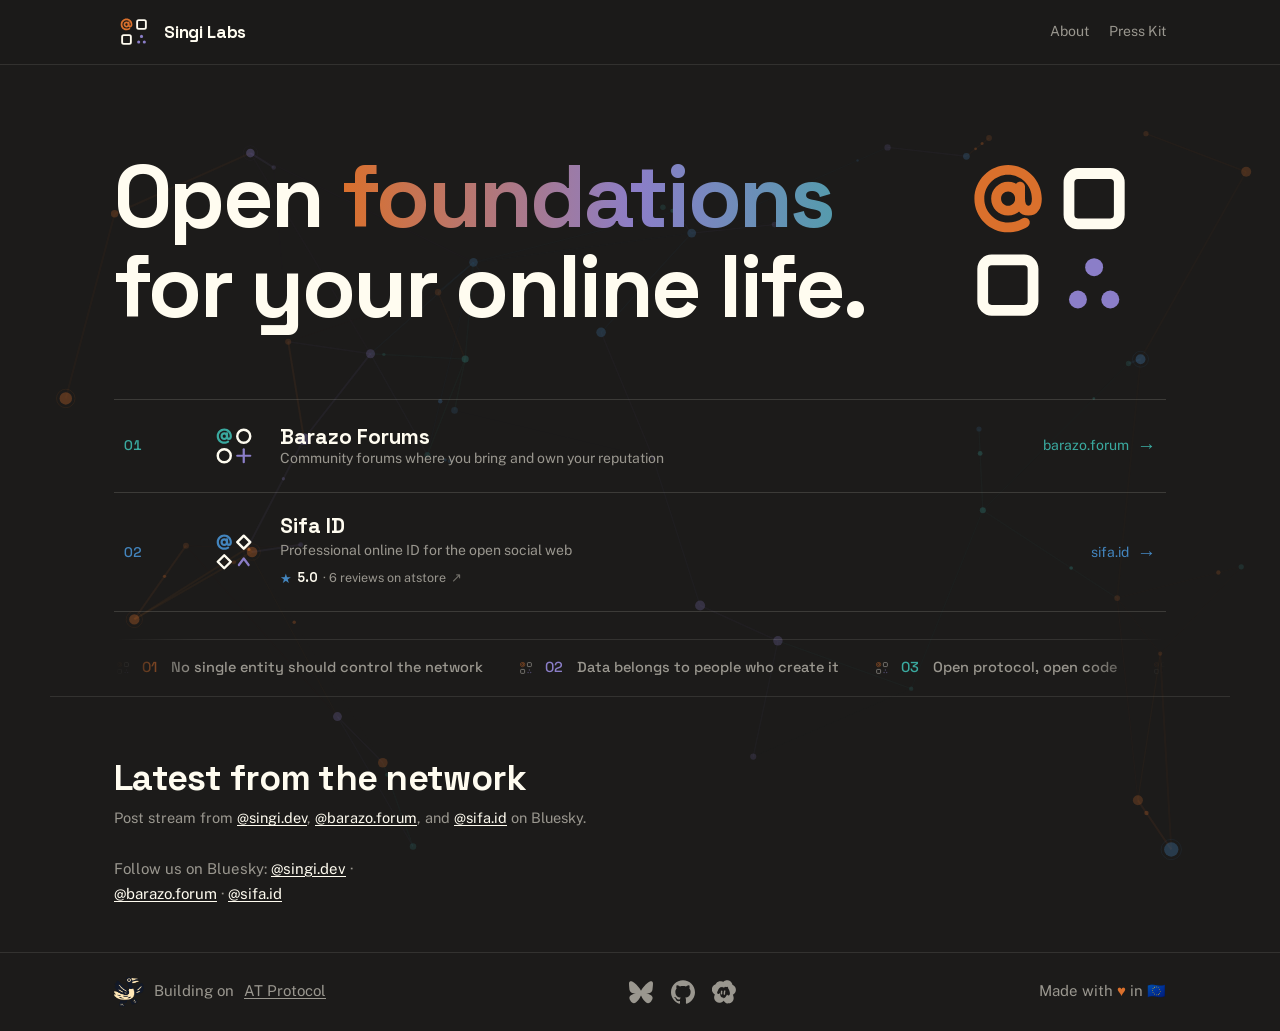
==== index.html @ df3101c7 "feat(fonts): switch site body font to Public Sans Replace iA Writer Quattro with Public Sans as the " ====
<!DOCTYPE html>
<html lang="en">
<head>
    <meta charset="UTF-8">
    <meta name="viewport" content="width=device-width, initial-scale=1.0">
    <link rel="canonical" href="https://singi.dev/">
    <title>Singi Labs — Open foundations for your online life</title>
    <meta name="description" content="Singi Labs builds open, decentralized software on the AT Protocol. Home of Barazo (community forums) and Sifa (professional identity and trust).">
    <meta property="og:title" content="Singi Labs — Open foundations for your online life">
    <meta property="og:description" content="Singi Labs builds open, decentralized software on the AT Protocol. Home of Barazo (community forums) and Sifa (professional identity and trust).">
    <meta property="og:type" content="website">
    <meta property="og:url" content="https://singi.dev">
    <meta property="og:image" content="https://singi.dev/og-image.png">
    <meta property="og:image:width" content="1200">
    <meta property="og:image:height" content="630">
    <meta name="twitter:card" content="summary_large_image">
    <meta name="twitter:title" content="Singi Labs — Open foundations for your online life">
    <meta name="twitter:description" content="Singi Labs builds open, decentralized software on the AT Protocol. Home of Barazo (community forums) and Sifa (professional identity and trust).">
    <meta name="twitter:image" content="https://singi.dev/og-image.png">
    <script defer src="https://u.a11y.nl/script.js" data-website-id="e3b70b96-e433-45f8-bfab-9496f66c572d"></script>
    <link rel="icon" href="/favicon.svg">
    <meta name="theme-color" content="#1C1B1A">
    <link rel="preload" href="/fonts/space-grotesk/space-grotesk-bold.woff2" as="font" type="font/woff2" crossorigin>
    <link rel="preload" href="/fonts/space-grotesk/space-grotesk-medium.woff2" as="font" type="font/woff2" crossorigin>
    <link rel="preload" href="/fonts/public-sans/public-sans-regular.woff2" as="font" type="font/woff2" crossorigin>
    <link rel="stylesheet" href="/styles/base.css">
    <style>
        /* Single-screen "Signal" homepage. Layout tokens (--page-max,
           --page-pad) and the shared chrome live in base.css. */
        .home-main {
            display: flex;
            flex-direction: column;
            width: 100%;
            max-width: var(--page-max);
            margin-inline: auto;
            padding: clamp(24px, 4vh, 40px) var(--page-pad) 0;
        }

        /* --- Hero --- */
        .hero {
            display: flex;
            align-items: center;
            gap: 40px;
            margin-top: clamp(8px, 3vh, 26px);
            margin-bottom: 34px;
        }

        .hero-title {
            flex: 1;
            min-width: 0;
            font-family: 'Space Grotesk', sans-serif;
            font-weight: 700;
            font-size: clamp(33px, 7.5vw, 88px);
            line-height: 1.02;
            letter-spacing: -0.03em;
            margin: 0;
        }

        .grad {
            /* Symmetric sweep: Singi orange + purple lead and bookend the
               gradient; Barazo cyan and Sifa blue only pass through the
               middle, so every looping extreme rests on the Singi colors. */
            background: linear-gradient(90deg, #DA702C, #8B7EC8, #3AA99F, #4385BE, #8B7EC8, #DA702C);
            background-size: 300% 100%;
            -webkit-background-clip: text;
            background-clip: text;
            color: transparent;
        }

        /* Continuous vertical bob; the animated network lives behind
           everything as the shared canvas. */
        .hero-logo-bob {
            flex-shrink: 0;
        }

        .hero-logo {
            display: block;
            width: clamp(150px, 20vw, 230px);
            height: auto;
            aspect-ratio: 1 / 1;
        }

        @media (prefers-reduced-motion: no-preference) {
            @keyframes sweep {
                from { background-position: 0% 0; }
                to   { background-position: 100% 0; }
            }
            .grad { animation: sweep 11s ease-in-out infinite alternate; }

            @keyframes bob {
                0%, 100% { transform: translateY(0); }
                50%      { transform: translateY(-12px); }
            }
            .hero-logo-bob { animation: bob 9s ease-in-out infinite; }
        }

        /* --- Products --- */
        .products {
            border-top: 1px solid var(--hair-strong);
            margin-top: 8px;
        }

        .product-row {
            position: relative;
            display: grid;
            grid-template-columns: 64px 52px 1fr auto;
            align-items: center;
            gap: 20px;
            padding: 20px 10px;
            border-bottom: 1px solid var(--hair-strong);
            text-decoration: none;
            color: var(--text);
            transition: background 0.3s, transform 0.3s;
        }

        /* Sifa row is a container with a stretched primary link (to sifa.id)
           so the separate review badge (to atstore) isn't a nested anchor. */
        .product-name-link {
            text-decoration: none;
            color: inherit;
            width: fit-content;
        }

        .product-name-link::after {
            content: "";
            position: absolute;
            inset: 0;
            z-index: 0;
        }

        .product-review {
            position: relative;
            z-index: 1;
            display: inline-flex;
            align-items: center;
            gap: 5px;
            width: fit-content;
            margin-top: 7px;
            font-size: 12.5px;
            color: var(--muted);
            text-decoration: none;
            transition: color 0.2s;
        }

        .product-review:hover { color: var(--text); }
        .review-stars { color: var(--accent-sifa); font-size: 13px; }
        .review-score {
            font-family: 'Space Grotesk', sans-serif;
            font-weight: 600;
            color: var(--text);
        }
        .review-ext { opacity: 0.7; }

        .product-row:hover {
            transform: translateX(8px);
        }

        .product-row--barazo:hover { background: rgba(58, 169, 159, 0.08); }
        .product-row--sifa:hover   { background: rgba(67, 133, 190, 0.08); }

        .product-index {
            font-family: 'Space Grotesk', sans-serif;
            font-weight: 500;
            font-size: 14px;
            font-variant-numeric: tabular-nums;
        }

        .product-row--barazo .product-index { color: var(--accent-barazo); }
        .product-row--sifa .product-index   { color: var(--accent-sifa); }

        .product-mark {
            width: 52px;
            height: 52px;
        }

        .product-name {
            font-family: 'Space Grotesk', sans-serif;
            font-weight: 700;
            font-size: 21px;
            line-height: 1.2;
        }

        .product-desc {
            font-size: 14px;
            color: var(--muted);
            line-height: 1.4;
        }

        .product-go {
            display: inline-flex;
            align-items: center;
            gap: 8px;
            font-size: 14px;
            white-space: nowrap;
        }

        .product-row--barazo .product-go { color: var(--accent-barazo); }
        .product-row--sifa .product-go   { color: var(--accent-sifa); }

        .product-go .arrow { font-size: 19px; }

        /* --- Pillar marquee --- */
        .marquee {
            margin-top: clamp(20px, 3vh, 32px);
            overflow: hidden;
            border-top: 1px solid var(--hair-weak);
            padding: 16px 0;
            -webkit-mask-image: linear-gradient(90deg, transparent, #000 8%, #000 92%, transparent);
            mask-image: linear-gradient(90deg, transparent, #000 8%, #000 92%, transparent);
        }

        .marquee-track {
            display: flex;
            width: max-content;
        }

        @media (prefers-reduced-motion: no-preference) {
            @keyframes marquee {
                to { transform: translateX(-50%); }
            }
            .marquee-track { animation: marquee 44s linear infinite; }
        }

        .marquee-item {
            display: inline-flex;
            align-items: center;
            gap: 10px;
            padding-right: 34px;
            white-space: nowrap;
            font-family: 'Space Grotesk', sans-serif;
            font-weight: 500;
            font-size: 14.5px;
            color: var(--muted);
        }

        .marquee-sep {
            width: 18px;
            height: 18px;
            flex-shrink: 0;
            opacity: 0.45;
        }

        .marquee-num-1 { color: #DA702C; }
        .marquee-num-2 { color: #8B7EC8; }
        .marquee-num-3 { color: #3AA99F; }
        .marquee-num-4 { color: #4385BE; }

        /* On the single-screen homepage the marquee supplies the divider
           above the footer, so drop the footer's own top margin. */
        body.home .site-footer { margin-top: 0; }

        /* --- Live stream ("Latest from the network") --- */
        .stream {
            width: 100%;
            max-width: var(--page-max);
            margin-inline: auto;
            padding: clamp(40px, 7vh, 72px) var(--page-pad) clamp(28px, 5vh, 56px);
            border-top: 1px solid var(--hair-weak);
        }

        .stream-head {
            margin-bottom: clamp(20px, 3vh, 30px);
        }

        .stream-head h2 {
            font-family: 'Space Grotesk', sans-serif;
            font-weight: 700;
            font-size: clamp(24px, 3.4vw, 36px);
            letter-spacing: -0.02em;
            line-height: 1.05;
            margin: 0;
        }

        .stream-sub {
            color: var(--muted);
            margin: 8px 0 0;
            font-size: 14.5px;
        }

        .stream-sub a {
            color: var(--text);
            text-decoration: underline;
            text-underline-offset: 2px;
            transition: color 0.2s;
        }

        .stream-sub a:hover { color: var(--accent-singi); }

        /* Masonry via CSS columns so uneven-height cards flow without gaps. */
        .stream-grid {
            columns: 320px 3;
            column-gap: 20px;
        }

        .stream-loading,
        .stream-fallback {
            color: var(--muted);
            font-size: 15px;
            margin: 0;
        }

        .stream-fallback a {
            color: var(--text);
            text-decoration: underline;
            text-underline-offset: 2px;
        }

        .post-card {
            display: block;
            break-inside: avoid;
            margin: 0 0 20px;
            border: 1px solid var(--hair-strong);
            border-radius: 14px;
            padding: 16px;
            background: rgba(255, 252, 240, 0.02);
            text-decoration: none;
            color: var(--text);
            transition: border-color 0.2s, background 0.2s, transform 0.2s;
        }

        .post-card:hover {
            border-color: color-mix(in oklch, var(--card-accent, var(--muted)) 55%, transparent);
            background: color-mix(in oklch, var(--card-accent, transparent) 7%, transparent);
            transform: translateY(-2px);
        }

        .post-head {
            display: flex;
            align-items: center;
            gap: 10px;
            margin-bottom: 10px;
        }

        .post-avatar {
            width: 40px;
            height: 40px;
            border-radius: 50%;
            object-fit: cover;
            flex-shrink: 0;
            background: var(--bg-surface);
            box-shadow: 0 0 0 2px color-mix(in oklch, var(--card-accent, var(--muted)) 60%, transparent);
        }

        .post-meta {
            display: flex;
            flex-direction: column;
            min-width: 0;
            line-height: 1.25;
        }

        .post-name {
            font-family: 'Space Grotesk', sans-serif;
            font-weight: 600;
            font-size: 14.5px;
            white-space: nowrap;
            overflow: hidden;
            text-overflow: ellipsis;
        }

        .post-handle {
            color: var(--muted);
            font-size: 13px;
            white-space: nowrap;
            overflow: hidden;
            text-overflow: ellipsis;
        }

        .post-text {
            font-size: 14.5px;
            line-height: 1.5;
            white-space: pre-wrap;
            overflow-wrap: anywhere;
            margin: 0 0 12px;
        }

        .post-media {
            margin: 0 0 12px;
            border-radius: 10px;
            overflow: hidden;
        }

        .post-media img {
            display: block;
            width: 100%;
            height: auto;
        }

        .post-ext {
            display: flex;
            gap: 10px;
            align-items: center;
            border: 1px solid var(--hair-weak);
            border-radius: 10px;
            padding: 8px;
            margin: 0 0 12px;
        }

        .post-ext-thumb {
            width: 44px;
            height: 44px;
            border-radius: 6px;
            object-fit: cover;
            flex-shrink: 0;
        }

        .post-ext-body {
            display: flex;
            flex-direction: column;
            min-width: 0;
        }

        .post-ext-title {
            font-size: 13px;
            font-weight: 600;
            display: -webkit-box;
            -webkit-line-clamp: 2;
            -webkit-box-orient: vertical;
            overflow: hidden;
        }

        .post-ext-host {
            font-size: 12px;
            color: var(--muted);
        }

        .post-quote {
            border: 1px solid var(--hair-weak);
            border-radius: 10px;
            padding: 8px 10px;
            margin: 0 0 12px;
        }

        .post-quote-author {
            display: block;
            font-size: 12.5px;
            font-weight: 600;
            color: var(--muted);
            margin-bottom: 2px;
        }

        .post-quote-text {
            font-size: 13px;
            color: var(--muted);
            display: -webkit-box;
            -webkit-line-clamp: 3;
            -webkit-box-orient: vertical;
            overflow: hidden;
        }

        .post-stats {
            display: flex;
            gap: 18px;
            color: var(--muted);
            font-size: 12.5px;
        }

        .post-stat {
            display: inline-flex;
            align-items: center;
            gap: 5px;
        }

        .post-stat-ico {
            display: inline-flex;
        }

        .post-stat-ico svg {
            width: 14px;
            height: 14px;
            fill: currentColor;
            opacity: 0.85;
        }

        .post-card:hover .post-stat-ico svg { fill: var(--card-accent); opacity: 1; }

        .post-stat-n { font-variant-numeric: tabular-nums; }

        /* --- Entry reveal --- */
        @media (prefers-reduced-motion: no-preference) {
            @keyframes rise {
                from { opacity: 0; transform: translateY(12px); }
                to   { opacity: 1; transform: translateY(0); }
            }
            .reveal {
                opacity: 0;
                animation: rise 0.6s cubic-bezier(0.22, 1, 0.36, 1) forwards;
                animation-delay: var(--reveal-delay, 0s);
            }
        }

        /* --- Responsive: stack the hero under ~900px --- */
        @media (max-width: 900px) {
            .hero {
                flex-direction: column-reverse;
                align-items: flex-start;
                gap: 20px;
            }
            .hero-logo { width: clamp(130px, 34vw, 180px); }
        }

        @media (max-width: 560px) {
            .product-row {
                grid-template-columns: 44px 1fr;
                gap: 6px 16px;
                padding: 18px 4px;
            }
            .product-mark { grid-row: 1 / span 2; width: 44px; height: 44px; }
            .product-index { display: none; }
            .product-go {
                grid-column: 2;
                margin-top: 4px;
            }
            .product-row:hover { transform: none; }
        }
    </style>
    <script type="application/ld+json">
    {
        "@context": "https://schema.org",
        "@type": "Organization",
        "name": "Singi Labs",
        "url": "https://singi.dev",
        "logo": "https://singi.dev/favicon.svg",
        "description": "Open source foundations for your online life.",
        "sameAs": [
            "https://github.com/singi-labs",
            "https://bsky.app/profile/singi.dev"
        ]
    }
    </script>
    <script type="application/ld+json">
    {
        "@context": "https://schema.org",
        "@type": "WebSite",
        "name": "Singi Labs",
        "url": "https://singi.dev"
    }
    </script>
</head>
<body class="site home">
    <a href="#main" class="skip-link">Skip to content</a>

    <!-- Static reusable Singi mark (header lockup + marquee separators) -->
    <svg width="0" height="0" style="position:absolute" aria-hidden="true" focusable="false">
        <symbol id="singi-mark" viewBox="0 0 256 256">
            <g transform="matrix(0.333333,0,0,0.333333,37.583333,37.083333)">
                <path d="M128,71.5C159.183,71.5 184.5,96.817 184.5,128C184.5,159.183 159.183,184.5 128,184.5C96.817,184.5 71.5,159.183 71.5,128C71.5,96.817 96.817,71.5 128,71.5ZM128,104.5C115.03,104.5 104.5,115.03 104.5,128C104.5,140.97 115.03,151.5 128,151.5C140.97,151.5 151.5,140.97 151.5,128C151.5,115.03 140.97,104.5 128,104.5Z" fill="#DA702C"/>
            </g>
            <g transform="matrix(0.333333,0,0,0.333333,37.583333,37.083333)">
                <path d="M174.866,194.259C182.45,189.218 192.7,191.282 197.741,198.866C202.782,206.45 200.718,216.7 193.134,221.741C175.432,233.507 150.846,240.5 128,240.5C66.284,240.5 15.5,189.716 15.5,128C15.5,66.284 66.284,15.5 128,15.5C189.716,15.5 240.5,66.284 240.5,128C240.5,160.538 225.46,184.5 196,184.5C166.54,184.5 151.5,160.538 151.5,128L151.5,88C151.5,78.893 158.893,71.5 168,71.5C177.107,71.5 184.5,78.893 184.5,88L184.5,128C184.5,134.408 185.237,140.363 187.279,145.164C188.851,148.858 191.536,151.5 196,151.5C200.464,151.5 203.149,148.858 204.721,145.164C206.763,140.363 207.5,134.408 207.5,128C207.5,84.388 171.612,48.5 128,48.5C84.388,48.5 48.5,84.388 48.5,128C48.5,171.612 84.388,207.5 128,207.5C144.415,207.5 162.148,202.713 174.866,194.259Z" fill="#DA702C"/>
            </g>
            <rect x="148" y="51.75" width="56" height="56" rx="10" fill="none" stroke="#FFFCF0" stroke-width="12"/>
            <rect x="52" y="148" width="56" height="56" rx="10" fill="none" stroke="#FFFCF0" stroke-width="12"/>
            <circle cx="176" cy="156" r="10" fill="#8B7EC8"/>
            <circle cx="158" cy="192" r="10" fill="#8B7EC8"/>
            <circle cx="194" cy="192" r="10" fill="#8B7EC8"/>
        </symbol>
    </svg>

    <canvas id="network-bg" aria-hidden="true"></canvas>

    <header class="site-header">
        <div class="site-header-inner">
            <a class="site-lockup" href="/" aria-label="Singi Labs home">
                <svg viewBox="0 0 256 256" aria-hidden="true" focusable="false"><use href="#singi-mark"/></svg>
                <span>Singi Labs</span>
            </a>
            <nav class="site-nav" aria-label="Primary">
                <a href="/about/">About</a>
                <a href="/press/kit/">Press Kit</a>
            </nav>
        </div>
    </header>

    <main class="home-main" id="main">
        <section class="hero">
            <h1 class="hero-title reveal">Open <span class="grad">foundations</span> for your online life.</h1>
            <div class="hero-logo-bob reveal" style="--reveal-delay:.12s">
                <svg class="hero-logo" viewBox="0 0 256 256" version="1.1" xmlns="http://www.w3.org/2000/svg" aria-label="Singi Labs animated mark" role="img" style="fill-rule:evenodd;clip-rule:evenodd;stroke-linecap:round;stroke-linejoin:round;">
                        <defs>
                            <style>
                                /* Static fallback: when motion is reduced, only the Singi
                                   mark is visible. The other brand variants and the
                                   alternate icon shapes are hidden by default and only
                                   revealed by the animation cycle. */
                                .at-barazo, .at-sifa { opacity: 0; }
                                .tr-2, .tr-3, .bl-2, .bl-3, .br-2, .br-3 { opacity: 0; }

                                @media (prefers-reduced-motion: no-preference) {
                                    @keyframes at-1 {
                                        0%   { opacity: 1; } 30%  { opacity: 1; }
                                        33%  { opacity: 0; } 97%  { opacity: 0; }
                                        100% { opacity: 1; }
                                    }
                                    @keyframes at-2 {
                                        0%   { opacity: 0; } 30%  { opacity: 0; }
                                        33%  { opacity: 1; } 63%  { opacity: 1; }
                                        67%  { opacity: 0; } 100% { opacity: 0; }
                                    }
                                    @keyframes at-3 {
                                        0%   { opacity: 0; } 63%  { opacity: 0; }
                                        67%  { opacity: 1; } 97%  { opacity: 1; }
                                        100% { opacity: 0; }
                                    }
                                    .at-singi  { animation: at-1 9s ease-in-out infinite; }
                                    .at-barazo { animation: at-2 9s ease-in-out infinite; }
                                    .at-sifa   { animation: at-3 9s ease-in-out infinite; }
                                    @keyframes flip {
                                        0%    { transform: scaleX(1); }
                                        29%   { transform: scaleX(1); }
                                        31.5% { transform: scaleX(0); }
                                        34%   { transform: scaleX(1); }
                                        62.5% { transform: scaleX(1); }
                                        65%   { transform: scaleX(0); }
                                        67.5% { transform: scaleX(1); }
                                        96%   { transform: scaleX(1); }
                                        98.5% { transform: scaleX(0); }
                                        100%  { transform: scaleX(1); }
                                    }
                                    @keyframes shape-1 {
                                        0% { opacity: 1; } 31% { opacity: 1; } 32% { opacity: 0; }
                                        98% { opacity: 0; } 99% { opacity: 1; } 100% { opacity: 1; }
                                    }
                                    @keyframes shape-2 {
                                        0% { opacity: 0; } 31% { opacity: 0; } 32% { opacity: 1; }
                                        64% { opacity: 1; } 66% { opacity: 0; } 100% { opacity: 0; }
                                    }
                                    @keyframes shape-3 {
                                        0% { opacity: 0; } 64% { opacity: 0; } 66% { opacity: 1; }
                                        98% { opacity: 1; } 99% { opacity: 0; } 100% { opacity: 0; }
                                    }
                                    .flip-tr {
                                        animation: flip 7s ease-in-out infinite;
                                        transform-origin: 176px 80px;
                                    }
                                    .tr-1 { animation: shape-1 7s linear infinite; }
                                    .tr-2 { animation: shape-2 7s linear infinite; }
                                    .tr-3 { animation: shape-3 7s linear infinite; }
                                    .flip-bl {
                                        animation: flip 11s ease-in-out infinite;
                                        transform-origin: 80px 176px;
                                    }
                                    .bl-1 { animation: shape-1 11s linear infinite; }
                                    .bl-2 { animation: shape-2 11s linear infinite; }
                                    .bl-3 { animation: shape-3 11s linear infinite; }
                                    @keyframes spin {
                                        0%    { transform: rotate(0deg); }
                                        27%   { transform: rotate(0deg); }
                                        34%   { transform: rotate(360deg); }
                                        60%   { transform: rotate(360deg); }
                                        67%   { transform: rotate(720deg); }
                                        93%   { transform: rotate(720deg); }
                                        100%  { transform: rotate(1080deg); }
                                    }
                                    @keyframes icon-1 {
                                        0% { opacity: 1; } 30% { opacity: 1; } 31% { opacity: 0; }
                                        96% { opacity: 0; } 97% { opacity: 1; } 100% { opacity: 1; }
                                    }
                                    @keyframes icon-2 {
                                        0% { opacity: 0; } 30% { opacity: 0; } 31% { opacity: 1; }
                                        63% { opacity: 1; } 64% { opacity: 0; } 100% { opacity: 0; }
                                    }
                                    @keyframes icon-3 {
                                        0% { opacity: 0; } 63% { opacity: 0; } 64% { opacity: 1; }
                                        96% { opacity: 1; } 97% { opacity: 0; } 100% { opacity: 0; }
                                    }
                                    .spin-br {
                                        animation: spin 8s ease-in-out infinite;
                                        transform-origin: 176px 176px;
                                    }
                                    .br-1 { animation: icon-1 8s linear infinite; }
                                    .br-2 { animation: icon-2 8s linear infinite; }
                                    .br-3 { animation: icon-3 8s linear infinite; }
                                }
                            </style>
                        </defs>
                        <g class="at-singi">
                            <g transform="matrix(0.333333,0,0,0.333333,37.583333,37.083333)">
                                <path d="M128,71.5C159.183,71.5 184.5,96.817 184.5,128C184.5,159.183 159.183,184.5 128,184.5C96.817,184.5 71.5,159.183 71.5,128C71.5,96.817 96.817,71.5 128,71.5ZM128,104.5C115.03,104.5 104.5,115.03 104.5,128C104.5,140.97 115.03,151.5 128,151.5C140.97,151.5 151.5,140.97 151.5,128C151.5,115.03 140.97,104.5 128,104.5Z" style="fill:#DA702C;"/>
                            </g>
                            <g transform="matrix(0.333333,0,0,0.333333,37.583333,37.083333)">
                                <path d="M174.866,194.259C182.45,189.218 192.7,191.282 197.741,198.866C202.782,206.45 200.718,216.7 193.134,221.741C175.432,233.507 150.846,240.5 128,240.5C66.284,240.5 15.5,189.716 15.5,128C15.5,66.284 66.284,15.5 128,15.5C189.716,15.5 240.5,66.284 240.5,128C240.5,160.538 225.46,184.5 196,184.5C166.54,184.5 151.5,160.538 151.5,128L151.5,88C151.5,78.893 158.893,71.5 168,71.5C177.107,71.5 184.5,78.893 184.5,88L184.5,128C184.5,134.408 185.237,140.363 187.279,145.164C188.851,148.858 191.536,151.5 196,151.5C200.464,151.5 203.149,148.858 204.721,145.164C206.763,140.363 207.5,134.408 207.5,128C207.5,84.388 171.612,48.5 128,48.5C84.388,48.5 48.5,84.388 48.5,128C48.5,171.612 84.388,207.5 128,207.5C144.415,207.5 162.148,202.713 174.866,194.259Z" style="fill:#DA702C;"/>
                            </g>
                        </g>
                        <g class="at-barazo">
                            <g transform="matrix(0.333333,0,0,0.333333,37.583333,37.083333)">
                                <path d="M128,71.5C159.183,71.5 184.5,96.817 184.5,128C184.5,159.183 159.183,184.5 128,184.5C96.817,184.5 71.5,159.183 71.5,128C71.5,96.817 96.817,71.5 128,71.5ZM128,104.5C115.03,104.5 104.5,115.03 104.5,128C104.5,140.97 115.03,151.5 128,151.5C140.97,151.5 151.5,140.97 151.5,128C151.5,115.03 140.97,104.5 128,104.5Z" style="fill:#3AA99F;"/>
                            </g>
                            <g transform="matrix(0.333333,0,0,0.333333,37.583333,37.083333)">
                                <path d="M174.866,194.259C182.45,189.218 192.7,191.282 197.741,198.866C202.782,206.45 200.718,216.7 193.134,221.741C175.432,233.507 150.846,240.5 128,240.5C66.284,240.5 15.5,189.716 15.5,128C15.5,66.284 66.284,15.5 128,15.5C189.716,15.5 240.5,66.284 240.5,128C240.5,160.538 225.46,184.5 196,184.5C166.54,184.5 151.5,160.538 151.5,128L151.5,88C151.5,78.893 158.893,71.5 168,71.5C177.107,71.5 184.5,78.893 184.5,88L184.5,128C184.5,134.408 185.237,140.363 187.279,145.164C188.851,148.858 191.536,151.5 196,151.5C200.464,151.5 203.149,148.858 204.721,145.164C206.763,140.363 207.5,134.408 207.5,128C207.5,84.388 171.612,48.5 128,48.5C84.388,48.5 48.5,84.388 48.5,128C48.5,171.612 84.388,207.5 128,207.5C144.415,207.5 162.148,202.713 174.866,194.259Z" style="fill:#3AA99F;"/>
                            </g>
                        </g>
                        <g class="at-sifa">
                            <g transform="matrix(0.333333,0,0,0.333333,37.583333,37.083333)">
                                <path d="M128,71.5C159.183,71.5 184.5,96.817 184.5,128C184.5,159.183 159.183,184.5 128,184.5C96.817,184.5 71.5,159.183 71.5,128C71.5,96.817 96.817,71.5 128,71.5ZM128,104.5C115.03,104.5 104.5,115.03 104.5,128C104.5,140.97 115.03,151.5 128,151.5C140.97,151.5 151.5,140.97 151.5,128C151.5,115.03 140.97,104.5 128,104.5Z" style="fill:#4385BE;"/>
                            </g>
                            <g transform="matrix(0.333333,0,0,0.333333,37.583333,37.083333)">
                                <path d="M174.866,194.259C182.45,189.218 192.7,191.282 197.741,198.866C202.782,206.45 200.718,216.7 193.134,221.741C175.432,233.507 150.846,240.5 128,240.5C66.284,240.5 15.5,189.716 15.5,128C15.5,66.284 66.284,15.5 128,15.5C189.716,15.5 240.5,66.284 240.5,128C240.5,160.538 225.46,184.5 196,184.5C166.54,184.5 151.5,160.538 151.5,128L151.5,88C151.5,78.893 158.893,71.5 168,71.5C177.107,71.5 184.5,78.893 184.5,88L184.5,128C184.5,134.408 185.237,140.363 187.279,145.164C188.851,148.858 191.536,151.5 196,151.5C200.464,151.5 203.149,148.858 204.721,145.164C206.763,140.363 207.5,134.408 207.5,128C207.5,84.388 171.612,48.5 128,48.5C84.388,48.5 48.5,84.388 48.5,128C48.5,171.612 84.388,207.5 128,207.5C144.415,207.5 162.148,202.713 174.866,194.259Z" style="fill:#4385BE;"/>
                            </g>
                        </g>
                        <g class="flip-tr">
                            <rect class="tr-1" x="148" y="51.75" width="56" height="56" rx="10" style="fill:none;stroke:#FFFCF0;stroke-width:12px;"/>
                            <circle class="tr-2" cx="176" cy="79.75" r="32" style="fill:none;stroke:#FFFCF0;stroke-width:12px;"/>
                            <path class="tr-3" d="M176,47.75 L208,79.75 L176,111.75 L144,79.75 Z" style="fill:none;stroke:#FFFCF0;stroke-width:12px;"/>
                        </g>
                        <g class="flip-bl">
                            <rect class="bl-1" x="52" y="148" width="56" height="56" rx="10" style="fill:none;stroke:#FFFCF0;stroke-width:12px;"/>
                            <circle class="bl-2" cx="80" cy="176" r="32" style="fill:none;stroke:#FFFCF0;stroke-width:12px;"/>
                            <path class="bl-3" d="M80,144 L112,176 L80,208 L48,176 Z" style="fill:none;stroke:#FFFCF0;stroke-width:12px;"/>
                        </g>
                        <g class="spin-br">
                            <g class="br-1">
                                <circle cx="176" cy="156" r="10" style="fill:#8B7EC8;"/>
                                <circle cx="158" cy="192" r="10" style="fill:#8B7EC8;"/>
                                <circle cx="194" cy="192" r="10" style="fill:#8B7EC8;"/>
                            </g>
                            <g class="br-2">
                                <path d="M176,144L176,208" style="fill:none;fill-rule:nonzero;stroke:#8B7EC8;stroke-width:11px;"/>
                                <path d="M208,176L144,176" style="fill:none;fill-rule:nonzero;stroke:#8B7EC8;stroke-width:11px;"/>
                            </g>
                            <g class="br-3">
                                <path d="M152,192 L176,160 L200,192" style="fill:none;stroke:#8B7EC8;stroke-width:11px;"/>
                            </g>
                        </g>
                </svg>
            </div>
        </section>

        <section class="products reveal" style="--reveal-delay:.26s" aria-label="Products">
            <a class="product-row product-row--barazo" href="https://barazo.forum" target="_blank" rel="noopener">
                <span class="product-index" aria-hidden="true">01</span>
                <!-- Barazo logo (transparent-on-dark) -->
                <svg class="product-mark" viewBox="0 0 256 256" xmlns="http://www.w3.org/2000/svg" aria-hidden="true" focusable="false" style="fill-rule:evenodd;clip-rule:evenodd;stroke-linecap:round;stroke-linejoin:round;">
                    <g transform="matrix(0.333333,0,0,0.333333,37.583333,37.083333)">
                        <path d="M128,71.5C159.183,71.5 184.5,96.817 184.5,128C184.5,159.183 159.183,184.5 128,184.5C96.817,184.5 71.5,159.183 71.5,128C71.5,96.817 96.817,71.5 128,71.5ZM128,104.5C115.03,104.5 104.5,115.03 104.5,128C104.5,140.97 115.03,151.5 128,151.5C140.97,151.5 151.5,140.97 151.5,128C151.5,115.03 140.97,104.5 128,104.5Z" style="fill:#3AA99F;"/>
                    </g>
                    <g transform="matrix(0.333333,0,0,0.333333,37.583333,37.083333)">
                        <path d="M174.866,194.259C182.45,189.218 192.7,191.282 197.741,198.866C202.782,206.45 200.718,216.7 193.134,221.741C175.432,233.507 150.846,240.5 128,240.5C66.284,240.5 15.5,189.716 15.5,128C15.5,66.284 66.284,15.5 128,15.5C189.716,15.5 240.5,66.284 240.5,128C240.5,160.538 225.46,184.5 196,184.5C166.54,184.5 151.5,160.538 151.5,128L151.5,88C151.5,78.893 158.893,71.5 168,71.5C177.107,71.5 184.5,78.893 184.5,88L184.5,128C184.5,134.408 185.237,140.363 187.279,145.164C188.851,148.858 191.536,151.5 196,151.5C200.464,151.5 203.149,148.858 204.721,145.164C206.763,140.363 207.5,134.408 207.5,128C207.5,84.388 171.612,48.5 128,48.5C84.388,48.5 48.5,84.388 48.5,128C48.5,171.612 84.388,207.5 128,207.5C144.415,207.5 162.148,202.713 174.866,194.259Z" style="fill:#3AA99F;"/>
                    </g>
                    <g transform="matrix(1,0,0,1,0,-0.25)">
                        <circle cx="176" cy="80" r="32" style="fill:none;stroke:#FFFCF0;stroke-width:12px;"/>
                    </g>
                    <circle cx="80" cy="176" r="32" style="fill:none;stroke:#FFFCF0;stroke-width:12px;"/>
                    <path d="M176,144L176,208" style="fill:none;fill-rule:nonzero;stroke:#8B7EC8;stroke-width:11px;"/>
                    <path d="M208,176L144,176" style="fill:none;fill-rule:nonzero;stroke:#8B7EC8;stroke-width:11px;"/>
                </svg>
                <div class="product-text">
                    <div class="product-name">Barazo Forums</div>
                    <div class="product-desc">Community forums where you bring and own your reputation</div>
                </div>
                <span class="product-go">barazo.forum <span class="arrow" aria-hidden="true">&rarr;</span></span>
            </a>
            <div class="product-row product-row--sifa">
                <span class="product-index" aria-hidden="true">02</span>
                <!-- Sifa logo (transparent-on-dark) -->
                <svg class="product-mark" viewBox="0 0 256 256" xmlns="http://www.w3.org/2000/svg" aria-hidden="true" focusable="false" style="fill-rule:evenodd;clip-rule:evenodd;stroke-linecap:round;stroke-linejoin:round;">
                    <g transform="matrix(0.333333,0,0,0.333333,37.583333,37.083333)">
                        <path d="M128,71.5C159.183,71.5 184.5,96.817 184.5,128C184.5,159.183 159.183,184.5 128,184.5C96.817,184.5 71.5,159.183 71.5,128C71.5,96.817 96.817,71.5 128,71.5ZM128,104.5C115.03,104.5 104.5,115.03 104.5,128C104.5,140.97 115.03,151.5 128,151.5C140.97,151.5 151.5,140.97 151.5,128C151.5,115.03 140.97,104.5 128,104.5Z" style="fill:#4385BE;"/>
                    </g>
                    <g transform="matrix(0.333333,0,0,0.333333,37.583333,37.083333)">
                        <path d="M174.866,194.259C182.45,189.218 192.7,191.282 197.741,198.866C202.782,206.45 200.718,216.7 193.134,221.741C175.432,233.507 150.846,240.5 128,240.5C66.284,240.5 15.5,189.716 15.5,128C15.5,66.284 66.284,15.5 128,15.5C189.716,15.5 240.5,66.284 240.5,128C240.5,160.538 225.46,184.5 196,184.5C166.54,184.5 151.5,160.538 151.5,128L151.5,88C151.5,78.893 158.893,71.5 168,71.5C177.107,71.5 184.5,78.893 184.5,88L184.5,128C184.5,134.408 185.237,140.363 187.279,145.164C188.851,148.858 191.536,151.5 196,151.5C200.464,151.5 203.149,148.858 204.721,145.164C206.763,140.363 207.5,134.408 207.5,128C207.5,84.388 171.612,48.5 128,48.5C84.388,48.5 48.5,84.388 48.5,128C48.5,171.612 84.388,207.5 128,207.5C144.415,207.5 162.148,202.713 174.866,194.259Z" style="fill:#4385BE;"/>
                    </g>
                    <path d="M176,47.75 L208,79.75 L176,111.75 L144,79.75 Z" style="fill:none;stroke:#FFFCF0;stroke-width:12px;"/>
                    <path d="M80,144 L112,176 L80,208 L48,176 Z" style="fill:none;stroke:#FFFCF0;stroke-width:12px;"/>
                    <path d="M152,192 L176,160 L200,192" style="fill:none;stroke:#8B7EC8;stroke-width:11px;"/>
                </svg>
                <div class="product-text">
                    <a class="product-name product-name-link" href="https://sifa.id" target="_blank" rel="noopener">Sifa ID</a>
                    <div class="product-desc">Professional online ID for the open social web</div>
                    <a class="product-review" href="https://atstore.fyi/products/sifa" target="_blank" rel="noopener" aria-label="Rated 5.0 out of 5 from 6 reviews on atstore">
                        <span class="review-stars" aria-hidden="true">&starf;</span><span class="review-score">5.0</span> &middot; 6 reviews on atstore<span class="review-ext" aria-hidden="true"> &nearr;</span>
                    </a>
                </div>
                <span class="product-go">sifa.id <span class="arrow" aria-hidden="true">&rarr;</span></span>
            </div>
        </section>

        <div class="marquee reveal" style="--reveal-delay:.4s" aria-label="Our principles">
            <div class="marquee-track">
                <span class="marquee-item"><svg class="marquee-sep" viewBox="0 0 256 256" aria-hidden="true" focusable="false"><use href="#singi-mark"/></svg><span class="marquee-num marquee-num-1">01</span>&nbsp;No single entity should control the network</span>
                <span class="marquee-item"><svg class="marquee-sep" viewBox="0 0 256 256" aria-hidden="true" focusable="false"><use href="#singi-mark"/></svg><span class="marquee-num marquee-num-2">02</span>&nbsp;Data belongs to people who create it</span>
                <span class="marquee-item"><svg class="marquee-sep" viewBox="0 0 256 256" aria-hidden="true" focusable="false"><use href="#singi-mark"/></svg><span class="marquee-num marquee-num-3">03</span>&nbsp;Open protocol, open code</span>
                <span class="marquee-item"><svg class="marquee-sep" viewBox="0 0 256 256" aria-hidden="true" focusable="false"><use href="#singi-mark"/></svg><span class="marquee-num marquee-num-4">04</span>&nbsp;Prove value instead of creating lock-in</span>
                <span class="marquee-item" aria-hidden="true"><svg class="marquee-sep" viewBox="0 0 256 256" focusable="false"><use href="#singi-mark"/></svg><span class="marquee-num marquee-num-1">01</span>&nbsp;No single entity should control the network</span>
                <span class="marquee-item" aria-hidden="true"><svg class="marquee-sep" viewBox="0 0 256 256" focusable="false"><use href="#singi-mark"/></svg><span class="marquee-num marquee-num-2">02</span>&nbsp;Data belongs to people who create it</span>
                <span class="marquee-item" aria-hidden="true"><svg class="marquee-sep" viewBox="0 0 256 256" focusable="false"><use href="#singi-mark"/></svg><span class="marquee-num marquee-num-3">03</span>&nbsp;Open protocol, open code</span>
                <span class="marquee-item" aria-hidden="true"><svg class="marquee-sep" viewBox="0 0 256 256" focusable="false"><use href="#singi-mark"/></svg><span class="marquee-num marquee-num-4">04</span>&nbsp;Prove value instead of creating lock-in</span>
            </div>
        </div>
    </main>

    <section class="stream" aria-label="Latest from the network">
        <div class="stream-head">
            <h2>Latest from the network</h2>
            <p class="stream-sub">Post stream from
                <a href="https://bsky.app/profile/singi.dev" target="_blank" rel="noopener">@singi.dev</a>,
                <a href="https://bsky.app/profile/barazo.forum" target="_blank" rel="noopener">@barazo.forum</a>, and
                <a href="https://bsky.app/profile/sifa.id" target="_blank" rel="noopener">@sifa.id</a>
                on Bluesky.</p>
        </div>
        <div class="stream-grid" id="stream" aria-live="polite" aria-busy="true">
            <p class="stream-loading">Loading the latest from Bluesky&hellip;</p>
        </div>
        <noscript>
            <p class="stream-fallback">Follow us on Bluesky:
                <a href="https://bsky.app/profile/singi.dev">@singi.dev</a> &middot;
                <a href="https://bsky.app/profile/barazo.forum">@barazo.forum</a> &middot;
                <a href="https://bsky.app/profile/sifa.id">@sifa.id</a>
            </p>
        </noscript>
    </section>

    <footer class="site-footer">
        <div class="site-footer-inner">
            <span class="footer-brand">
                <img src="/goosetopher.png" alt="Goosetopher, the AT Protocol mascot" width="30" height="30" loading="lazy" decoding="async">
                Building on <a href="https://atproto.com/" target="_blank" rel="noopener">AT Protocol</a>
            </span>
            <div class="footer-social">
                <a href="https://bsky.app/profile/singi.dev" target="_blank" rel="noopener" aria-label="Bluesky">
                    <svg viewBox="0 0 24 24" xmlns="http://www.w3.org/2000/svg" fill="currentColor" aria-hidden="true"><path d="M12 10.8c-1.087-2.114-4.046-6.053-6.798-7.995C2.566.944 1.561 1.266.902 1.565.139 1.908 0 3.08 0 3.768c0 .69.378 5.65.624 6.479.785 2.63 3.651 3.495 6.295 3.146-4.738.81-8.887 2.787-5.01 8.066C4.718 24.863 7.3 22.401 9.14 20.13 10.604 18.327 11.304 16.66 12 15.388c.696 1.272 1.396 2.94 2.86 4.742 1.84 2.271 4.422 4.733 7.231 1.329 3.877-5.28-.272-7.256-5.01-8.066 2.644.349 5.51-.517 6.295-3.146C23.622 9.418 24 4.458 24 3.768c0-.69-.139-1.861-.902-2.203-.659-.3-1.664-.62-4.3 1.24C16.046 4.748 13.087 8.687 12 10.8"/></svg>
                </a>
                <a href="https://github.com/singi-labs" target="_blank" rel="noopener" aria-label="GitHub">
                    <svg viewBox="0 0 24 24" xmlns="http://www.w3.org/2000/svg" fill="currentColor" aria-hidden="true"><path d="M12 .297c-6.63 0-12 5.373-12 12 0 5.303 3.438 9.8 8.205 11.385.6.113.82-.258.82-.577 0-.285-.01-1.04-.015-2.04-3.338.724-4.042-1.61-4.042-1.61C4.422 18.07 3.633 17.7 3.633 17.7c-1.087-.744.084-.729.084-.729 1.205.084 1.838 1.236 1.838 1.236 1.07 1.835 2.809 1.305 3.495.998.108-.776.417-1.305.76-1.605-2.665-.3-5.466-1.332-5.466-5.93 0-1.31.465-2.38 1.235-3.22-.135-.303-.54-1.523.105-3.176 0 0 1.005-.322 3.3 1.23.96-.267 1.98-.399 3-.405 1.02.006 2.04.138 3 .405 2.28-1.552 3.285-1.23 3.285-1.23.645 1.653.24 2.873.12 3.176.765.84 1.23 1.91 1.23 3.22 0 4.61-2.805 5.625-5.475 5.92.42.36.81 1.096.81 2.22 0 1.606-.015 2.896-.015 3.286 0 .315.21.69.825.57C20.565 22.092 24 17.592 24 12.297c0-6.627-5.373-12-12-12"/></svg>
                </a>
                <a href="https://tangled.org/gui.do" target="_blank" rel="noopener" aria-label="Tangled">
                    <svg viewBox="0 0 24.12 23.27" xmlns="http://www.w3.org/2000/svg" aria-hidden="true"><path fill="currentColor" d="m16.348974,24.09935-0.06485-0.03766-0.202005-0.0106-0.202008-0.01048-0.275736-0.02601-0.275734-0.02602v-0.02649-0.02648l-0.204577-0.04019-0.204578-0.04019-0.167616-0.08035-0.167617-0.08035-0.0014-0.04137-0.0014-0.04137-0.266473-0.143735-0.266475-0.143735-0.276098-0.20335-0.2761-0.203347-0.262064-0.251949-0.262064-0.25195-0.22095-0.284628-0.220948-0.284629-0.170253-0.284631-0.170252-0.284628-0.01341-0.0144-0.0134-0.0144-0.141982 0.161297-0.14198 0.1613-0.22313 0.21426-0.223132 0.214264-0.186025 0.146053-0.186023 0.14605-0.252501 0.163342-0.252502 0.163342-0.249014 0.115348-0.249013 0.115336 0.0053 0.03241 0.0053 0.03241-0.1716725 0.04599-0.171669 0.046-0.3379966 0.101058-0.3379972 0.101058-0.1778925 0.04506-0.1778935 0.04508-0.3913655 0.02601-0.3913643 0.02603-0.3557868-0.03514-0.3557863-0.03514-0.037426-0.03029-0.037427-0.03029-0.076924 0.02011-0.076924 0.02011-0.050508-0.05051-0.050405-0.05056-0.2087098-0.04622-0.2087082-0.04623-0.2970917-0.10336-0.2971315-0.10340-0.3254956-0.16612-0.3254941-0.16612-0.3271016-0.22794-0.3271017-0.22796-0.3046625-0.28838-0.3046925-0.28839-0.2243707-0.28939-0.2243707-0.28937-0.1271806-0.21347-0.1271792-0.21347-0.1063817-0.21347-0.1062816-0.21347-0.1257161-0.33797-0.1257147-0.33800-0.0833080-0.39137-0.0832880-0.39137 0.0004469-0.69378 0.0004470-0.69378 0.0643350-0.31272 0.0643350-0.31272 0.1086302-0.33929 0.1086302-0.33929 0.1576786-0.31963 0.1576774-0.31963 0.0700920-0.11341 0.0700920-0.11342-0.0988190-0.06789-0.098818-0.06788-0.1778933-0.10133-0.1778932-0.10134-0.2666798-0.19537-0.2668392-0.19568-0.2623717-0.25195-0.2623731-0.25195-0.1886285-0.23512-0.1886842-0.23487-0.1593864-0.24647-0.1594148-0.24646-0.1293893-0.26585-0.1293893-0.26585-0.1294200-0.26585-0.1204627-0.33800-0.1198764-0.33800-0.0833080-0.39137-0.0833080-0.39137 0.0020884-0.69378 0.0020884-0.69378 0.0992637-0.42643 0.0993551-0.42643 0.1324377-0.34132 0.1324277-0.34132 0.1671307-0.30663 0.1671412-0.30664 0.2184585-0.30426 0.2184485-0.30427 0.2521766-0.26295 0.2521666-0.26295 0.2312593-0.18487 0.2312593-0.18487 0.2312793-0.15195 0.2312599-0.15190 0.3187194-0.14456 0.3187398-0.14456 0.1771419-0.06541 0.1771426-0.06541 0.1780893-0.26508 0.1778944-0.26508 0.2125708-0.34216 0.2125733-0.34204 0.3139497-0.32549 0.3139717-0.32549 0.2561765-0.19537 0.2561778-0.19537 0.3046965-0.17906 0.3044993-0.17912 0.3160857-0.13087 0.3161657-0.13087 0.2097793-0.06716 0.2097993-0.06716 0.3970383-0.07883 0.3970193-0.07884 0.5870477 0.00291 0.5870469 0.00291 0.4447315 0.092455 0.444734 0.092455 0.302419 0.1105495 0.302417 0.1105495 0.329929 0.1646046 0.32993 0.1646033 0.239329-0.2316919 0.239329-0.2316919 0.160103-0.1256767 0.160105-0.1256767 0.160102-0.1021909 0.160105-0.1021899 0.142315-0.082328 0.142314-0.082328 0.231262-0.1090091 0.231259-0.1090091 0.26684-0.098743 0.266839-0.098743 0.320208-0.073514 0.320209-0.073527 0.355787-0.041833 0.355785-0.041834 0.426942 0.023827 0.426945 0.023828 0.355785 0.071179 0.355788 0.0711791 0.284627 0.09267 0.284629 0.09267 0.28514 0.1310267 0.28514 0.1310255 0.238179 0.1446969 0.238174 0.1446979 0.259413 0.1955332 0.259413 0.1955319 0.290757 0.296774 0.290758 0.2967753 0.151736 0.1941581 0.151734 0.1941594 0.135326 0.2149951 0.135327 0.2149952 0.154755 0.3202073 0.154758 0.3202085 0.09409 0.2677358 0.09409 0.267737 0.06948 0.3319087 0.06948 0.3319099 0.01111 0.00808 0.01111 0.00808 0.444734 0.2173653 0.444734 0.2173665 0.309499 0.2161102 0.309497 0.2161101 0.309694 0.2930023 0.309694 0.2930037 0.18752 0.2348726 0.187524 0.2348727 0.166516 0.2574092 0.166519 0.2574108 0.15273 0.3260252 0.152734 0.3260262 0.08972 0.2668403 0.08971 0.2668391 0.08295 0.3913655 0.08295 0.3913652-6.21e-4 0.6582049-6.21e-4 0.658204-0.06362 0.315725-0.06362 0.315725-0.09046 0.289112-0.09046 0.289112-0.122759 0.281358-0.12276 0.281356-0.146626 0.252323-0.146629 0.252322-0.190443 0.258668-0.190448 0.258671-0.254911 0.268356-0.254911 0.268355-0.286872 0.223127-0.286874 0.223127-0.320203 0.187693-0.320209 0.187693-0.04347 0.03519-0.04347 0.03521 0.0564 0.12989 0.0564 0.129892 0.08728 0.213472 0.08728 0.213471 0.189755 0.729363 0.189753 0.729362 0.0652 0.302417 0.0652 0.302419-0.0018 0.675994-0.0018 0.675995-0.0801 0.373573-0.08009 0.373577-0.09 0.266839-0.09 0.26684-0.190389 0.391364-0.19039 0.391366-0.223169 0.320207-0.223167 0.320209-0.303585 0.315294-0.303584 0.315291-0.284631 0.220665-0.284629 0.220663-0.220128 0.132359-0.220127 0.132358-0.242395 0.106698-0.242394 0.106699-0.08895 0.04734-0.08895 0.04733-0.249052 0.07247-0.24905 0.07247-0.322042 0.0574-0.322044 0.0574-0.282794-0.003-0.282795-0.003-0.07115-0.0031-0.07115-0.0031-0.177894-0.0033-0.177893-0.0033-0.124528 0.02555-0.124528 0.02555zm-4.470079-5.349839 0.214838-0.01739 0.206601-0.06782 0.206602-0.06782 0.244389-0.117874 0.244393-0.11786 0.274473-0.206822 0.27447-0.20682 0.229308-0.257201 0.229306-0.2572 0.219161-0.28463 0.219159-0.284629 0.188541-0.284628 0.188543-0.28463 0.214594-0.373574 0.214593-0.373577 0.133861-0.312006 0.133865-0.312007 0.02861-0.01769 0.02861-0.01769 0.197275 0.26212 0.197278 0.262119 0.163613 0.150814 0.163614 0.150814 0.201914 0.09276 0.201914 0.09276 0.302417 0.01421 0.302418 0.01421 0.213472-0.08025 0.213471-0.08025 0.200606-0.204641 0.200606-0.204642 0.09242-0.278887 0.09241-0.278888 0.05765-0.302418 0.05764-0.302416-0.01825-0.426942-0.01825-0.426944-0.07653-0.42601-0.07653-0.425985-0.08653-0.32117-0.08653-0.321167-0.10601-0.32180-0.09601-0.32183-0.14287-0.40164-0.14287-0.40163-0.16543-0.30948-0.16543-0.30948-0.11740-0.15824-0.11736-0.15810-0.12436-0.11988-0.12438-0.11987 0.01878-0.18268 0.01878-0.18272-0.06126-0.24916-0.06126-0.24916-0.13488-0.28455-0.13490-0.28453-0.18281-0.20184-0.18282-0.20184-0.17315-0.12719-0.17326-0.12718-0.20429 0.1230127-0.204289 0.1230121-0.26702 0.059413-0.267022 0.059413-0.205761-0.021508-0.205766-0.021508-0.23495-0.08844-0.234953-0.08844-0.118429-0.090334-0.118428-0.090333h-0.03944-0.03944l-0.05531 0.1165473-0.05531 0.1165473-0.158731 0.1815504-0.158728 0.1814494-0.170105 0.1084908-0.170105 0.1084898-0.221249 0.073922-0.221245 0.073932h-0.280189-0.280182l-0.195456-0.067254-0.195460-0.067253-0.113203-0.058541-0.113201-0.058541-0.239938-0.221117-0.239941-0.221117-0.09565-0.084618-0.09565-0.084613-0.218822 0.198024-0.218822 0.1980231-0.165392 0.078387-0.1653925 0.078387-0.177894 0.047948-0.177892 0.047948-0.2191987 0.000424-0.2191983 0.000426-0.224825-0.069954-0.224825-0.069950 0.101563 0.095330 0.101564 0.095332-0.121557 0.163890-0.121556 0.163860-0.169720 0.063183-0.169727 0.063184-0.115227 0.085713-0.114953 0.085713-0.109413 0.114009-0.109413 0.114052-0.354618 0.528618-0.354718 0.528547-0.215985 0.449834-0.215984 0.449834-0.221657 0.462522-0.221656 0.462523-0.145934 0.337996-0.145934 0.337998-0.055483 0.220042-0.055483 0.220041-0.015885 0.206903-0.015872 0.206901 0.034307 0.242939 0.034307 0.24294 0.096281 0.196632 0.096281 0.196634 0.143607 0.125222 0.1436071 0.125222 0.1873143 0.08737 0.1873141 0.08737 0.2752084 0.002 0.2752084 0.002 0.2312297-0.09773 0.231231-0.09772 0.1067615-0.07603 0.1067614-0.07603 0.3679062-0.29377 0.3679065-0.293771 0.026804 0.01656 0.026804 0.01656 0.023626 0.466819 0.023626 0.466815 0.088326 0.513195 0.088326 0.513193 0.08897 0.364413 0.08897 0.364411 0.1315362 0.302418 0.1315352 0.302418 0.1051964 0.160105 0.1051954 0.160103 0.1104741 0.11877 0.1104731 0.118769 0.2846284 0.205644 0.2846305 0.205642 0.144448 0.07312 0.144448 0.07312 0.214787 0.05566 0.214787 0.05566 0.245601 0.03075 0.245602 0.03075 0.204577-0.0125 0.204578-0.0125zm0.686342-3.497495-0.11281-0.06077-0.106155-0.134033-0.106155-0.134031-0.04406-0.18371-0.04406-0.183707 0.02417-0.553937 0.02417-0.553936 0.03513-0.426945 0.03513-0.426942 0.07225-0.373576 0.07225-0.373575 0.05417-0.211338 0.05417-0.211339 0.0674-0.132112 0.0674-0.132112 0.132437-0.10916 0.132437-0.109161 0.187436-0.04195 0.187438-0.04195 0.170366 0.06469 0.170364 0.06469 0.114312 0.124073 0.114313 0.124086 0.04139 0.18495 0.04139 0.184951-0.111218 0.459845-0.111219 0.459844-0.03383 0.26584-0.03382 0.265841-0.03986 0.818307-0.03986 0.818309-0.0378 0.15162-0.03779 0.151621-0.11089 0.110562-0.110891 0.110561-0.114489 0.04913-0.114489 0.04913-0.187932-0.0016-0.187929-0.0016zm-2.8087655-0.358124-0.146445-0.06848-0.088025-0.119502-0.088024-0.119502-0.038581-0.106736-0.038581-0.106736-0.02237-0.134956-0.02239-0.134957-0.031955-0.46988-0.031955-0.469881 0.036203-0.444733 0.036203-0.444731 0.048862-0.215257 0.048862-0.215255 0.076082-0.203349 0.076081-0.203348 0.0936-0.111244 0.0936-0.111245 0.143787-0.06531 0.1437865-0.06532h0.142315 0.142314l0.142314 0.06588 0.142316 0.06588 0.093 0.102325 0.093 0.102325 0.04042 0.120942 0.04042 0.120942v0.152479 0.152477l-0.03347 0.08804-0.03347 0.08805-0.05693 0.275653-0.05693 0.275651 2.11e-4 0.430246 2.12e-4 0.430243 0.04294 0.392646 0.04295 0.392647-0.09189 0.200702-0.09189 0.200702-0.148688 0.0984-0.148687 0.0984-0.20136 0.01212-0.2013595 0.01212z" transform="translate(-0.4388285,-0.8629527)"/></svg>
                </a>
            </div>
            <span class="footer-made">Made with <span style="color:#DA702C">&hearts;</span> in &#x1F1EA;&#x1F1FA;</span>
        </div>
    </footer>

    <script src="/network-bg.js"></script>
    <script src="/stream.js" defer></script>
</body>
</html>
---- styles/base.css ----
@font-face {
    font-family: 'Space Grotesk';
    src: url('/fonts/space-grotesk/space-grotesk-medium.woff2') format('woff2');
    font-weight: 500;
    font-style: normal;
    font-display: swap;
}

@font-face {
    font-family: 'Space Grotesk';
    src: url('/fonts/space-grotesk/space-grotesk-bold.woff2') format('woff2');
    font-weight: 700;
    font-style: normal;
    font-display: swap;
}

@font-face {
    font-family: 'Public Sans';
    src: url('/fonts/public-sans/public-sans-regular.woff2') format('woff2');
    font-weight: 400;
    font-style: normal;
    font-display: swap;
}

@font-face {
    font-family: 'Public Sans';
    src: url('/fonts/public-sans/public-sans-bold.woff2') format('woff2');
    font-weight: 700;
    font-style: normal;
    font-display: swap;
}

@font-face {
    font-family: 'Public Sans';
    src: url('/fonts/public-sans/public-sans-italic.woff2') format('woff2');
    font-weight: 400;
    font-style: italic;
    font-display: swap;
}

@font-face {
    font-family: 'Public Sans';
    src: url('/fonts/public-sans/public-sans-bold-italic.woff2') format('woff2');
    font-weight: 700;
    font-style: italic;
    font-display: swap;
}

@view-transition {
    navigation: auto;
}

*, *::before, *::after {
    box-sizing: border-box;
    margin: 0;
    padding: 0;
}

:root {
    /* Flexoki palette in OKLCH (perceptually uniform; neutrals tinted warm) */
    --bg: oklch(22.3% 0.002 67.7);
    --bg-surface: oklch(27.3% 0.002 67.7);
    --text: oklch(99.0% 0.016 95.2);
    --muted: oklch(67.7% 0.012 89.8);        /* lifted off the AA floor: ~5.9:1 on --bg */
    --border: oklch(27.3% 0.002 67.7);
    --accent-singi: oklch(65.8% 0.154 49.3);
    --accent-barazo: oklch(67.0% 0.100 186.6);
    --accent-sifa: oklch(59.9% 0.110 247.0);
    --accent-secondary: oklch(63.5% 0.110 291.0);

    /* 4pt-based spacing scale */
    --space-3xs: 0.25rem;
    --space-2xs: 0.5rem;
    --space-xs: 0.75rem;
    --space-sm: 1rem;
    --space-md: 1.5rem;
    --space-lg: 2rem;
    --space-xl: 3rem;
    --space-2xl: 4rem;
}

body {
    background-color: var(--bg);
    color: var(--text);
    font-family: 'Public Sans', -apple-system, BlinkMacSystemFont, "Segoe UI", Roboto, sans-serif;
    line-height: 1.65;
    min-height: 100vh;
    display: flex;
    justify-content: center;
    padding: var(--space-2xl) var(--space-md);
}

#network-bg {
    position: fixed;
    top: 0;
    left: 0;
    width: 100%;
    height: 100%;
    z-index: -1;
    pointer-events: none;
}

a {
    color: inherit;
}

:focus-visible {
    outline: 2px solid var(--accent-singi);
    outline-offset: 2px;
    border-radius: 4px;
}

.skip-link {
    position: absolute;
    top: 0.5rem;
    left: 0.5rem;
    padding: 0.5rem 0.875rem;
    background: var(--bg);
    color: var(--text);
    border: 1px solid var(--accent-singi);
    border-radius: 4px;
    font-family: 'Space Grotesk', sans-serif;
    font-size: 0.875rem;
    font-weight: 500;
    text-decoration: none;
    transform: translateY(-150%);
    transition: transform 0.15s ease-out;
    z-index: 100;
}

.skip-link:focus {
    transform: translateY(0);
}

/* ============================================================
   Standardized site chrome — shared across every page except
   the atproto slide deck. Pages opt in with class="site" on
   <body>, which reshapes the base flex-centered layout into a
   full-height column: sticky header, growing content, footer.
   The animated background is the shared canvas in /network-bg.js.
   ============================================================ */

:root {
    --page-max: 1180px;
    --page-pad: clamp(20px, 5vw, 64px);
    --hair-strong: rgba(255, 252, 240, 0.14);
    --hair-weak: rgba(255, 252, 240, 0.10);
}

body.site {
    flex-direction: column;
    align-items: stretch;
    justify-content: flex-start;
    padding: 0;
}

body.site > main {
    flex: 1 0 auto;
    width: 100%;
}

/* Article/content pages center their column and restore the page
   padding that the base flex-centered body used to provide. */
body.site > main.container {
    margin-inline: auto;
    padding: var(--space-xl) var(--page-pad) var(--space-2xl);
}

/* --- Sticky header --- */
.site-header {
    position: sticky;
    top: 0;
    z-index: 50;
    width: 100%;
    background: color-mix(in oklch, var(--bg) 80%, transparent);
    backdrop-filter: blur(12px);
    -webkit-backdrop-filter: blur(12px);
    border-bottom: 1px solid var(--hair-weak);
}

.site-header-inner {
    display: flex;
    align-items: center;
    justify-content: space-between;
    gap: var(--space-md);
    width: 100%;
    max-width: var(--page-max);
    margin-inline: auto;
    padding: 0.75rem var(--page-pad);
}

.site-lockup {
    display: inline-flex;
    align-items: center;
    gap: 10px;
    text-decoration: none;
    color: var(--text);
    font-family: 'Space Grotesk', sans-serif;
    font-weight: 700;
    font-size: 1.0625rem;
    letter-spacing: -0.01em;
    white-space: nowrap;
    flex-shrink: 0;
}

.site-lockup svg {
    width: 40px;
    height: 40px;
    flex-shrink: 0;
}

.site-nav {
    display: flex;
    align-items: center;
    gap: 1.25rem;
    font-family: 'Public Sans', sans-serif;
    font-size: 0.875rem;
    flex-shrink: 0;
}

.site-nav a {
    color: var(--muted);
    text-decoration: none;
    white-space: nowrap;
    transition: color 0.2s;
}

/* Keep the lockup + nav on one line on small phones. */
@media (max-width: 520px) {
    .site-header-inner {
        gap: var(--space-sm);
        padding: 0.625rem var(--page-pad);
    }
    .site-lockup {
        gap: 8px;
        font-size: 0.95rem;
    }
    .site-lockup svg {
        width: 30px;
        height: 30px;
    }
    .site-nav {
        gap: 0.875rem;
        font-size: 0.8125rem;
    }
}

.site-nav a:hover,
.site-nav [aria-current="page"] {
    color: var(--text);
}

.site-nav [aria-current="page"] {
    cursor: default;
}

/* --- Footer (standardized, not sticky) --- */
.site-footer {
    width: 100%;
    border-top: 1px solid var(--hair-weak);
    margin-top: var(--space-2xl);
}

.site-footer-inner {
    display: flex;
    flex-wrap: wrap;
    align-items: center;
    justify-content: space-between;
    gap: var(--space-sm) var(--space-md);
    width: 100%;
    max-width: var(--page-max);
    margin-inline: auto;
    padding: var(--space-md) var(--page-pad);
    color: var(--muted);
    font-size: 0.8125rem;
}

.footer-brand {
    display: inline-flex;
    align-items: center;
    gap: 0.625rem;
}

.footer-brand img {
    width: 30px;
    height: 30px;
    flex-shrink: 0;
}

.footer-brand a {
    color: var(--muted);
    text-decoration: underline;
    text-underline-offset: 2px;
    transition: color 0.2s;
}

.footer-brand a:hover {
    color: var(--text);
}

.footer-social {
    display: flex;
    align-items: center;
    gap: 1.1rem;
}

.footer-social a {
    color: var(--muted);
    display: inline-flex;
    transition: color 0.2s;
}

.footer-social a:hover {
    color: var(--text);
}

.footer-social svg {
    width: 22px;
    height: 22px;
}

.footer-made {
    white-space: nowrap;
}

@media (min-width: 769px) {
    .site-footer-inner {
        font-size: 0.9375rem;
    }
    .footer-social svg {
        width: 24px;
        height: 24px;
    }
}

@media (max-width: 600px) {
    .site-footer-inner {
        justify-content: center;
        text-align: center;
    }
}

/* Global reduced-motion kill switch — the logo SVG handles its own
   reduced-motion fallback internally. */
@media (prefers-reduced-motion: reduce) {
    *, *::before, *::after {
        animation-duration: 0.001ms !important;
        animation-iteration-count: 1 !important;
        transition-duration: 0.001ms !important;
        scroll-behavior: auto !important;
    }
}
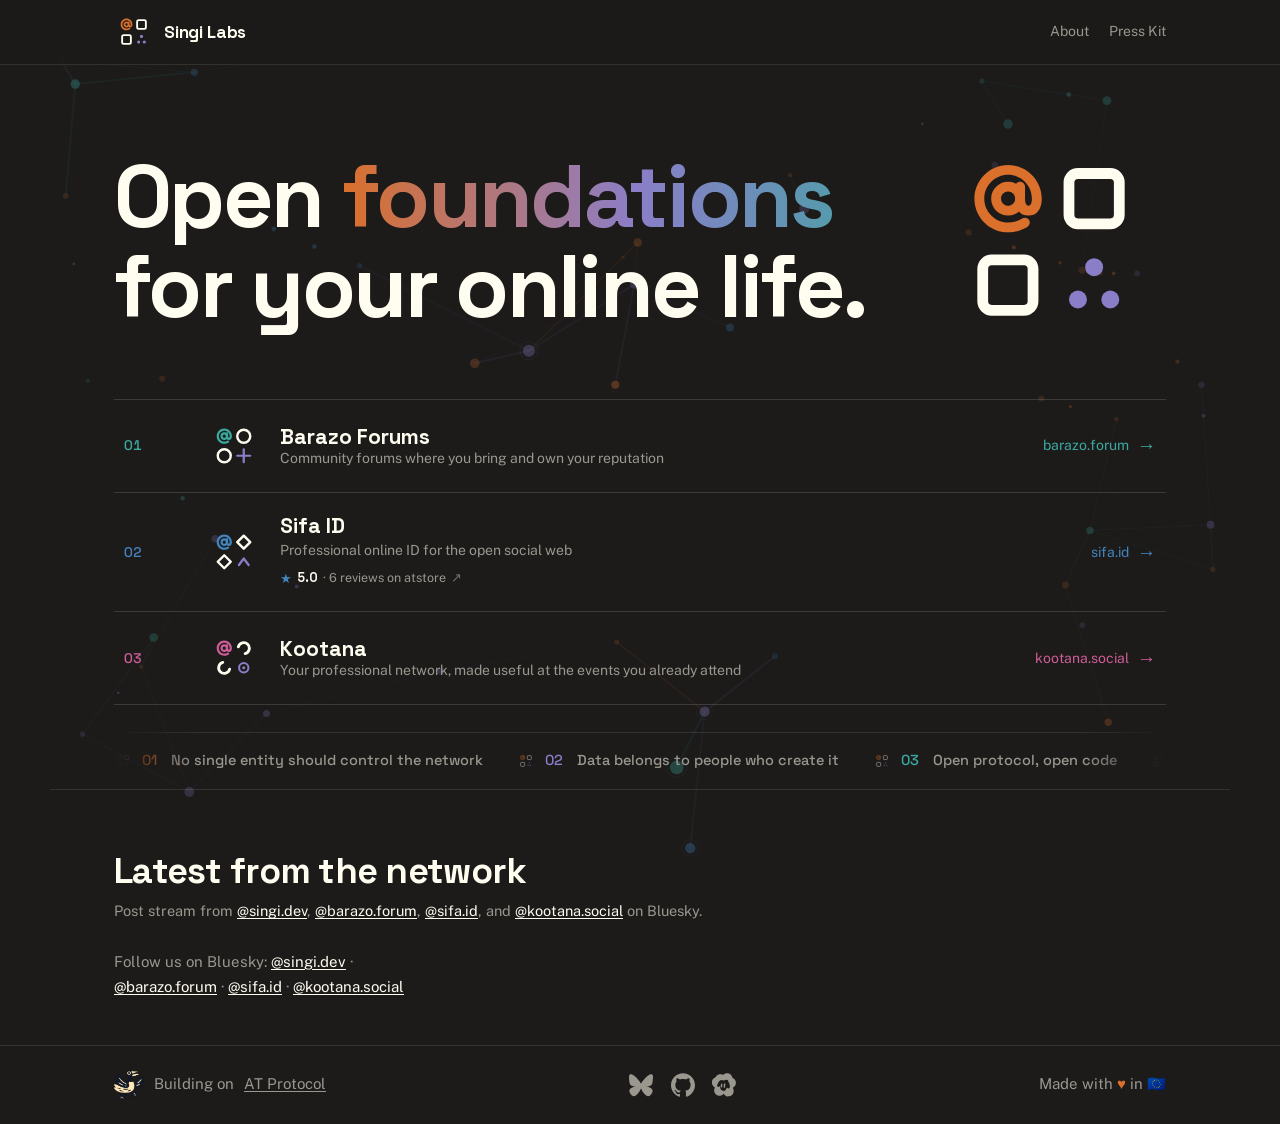
==== commit 5bad1b7a: "feat(home): add Kootana to hero, products, and network stream - Hero: add a 4th animated "@" (Kootan" ====
--- a/index.html
+++ b/index.html
@@ -5,9 +5,9 @@
     <meta name="viewport" content="width=device-width, initial-scale=1.0">
     <link rel="canonical" href="https://singi.dev/">
     <title>Singi Labs — Open foundations for your online life</title>
-    <meta name="description" content="Singi Labs builds open, decentralized software on the AT Protocol. Home of Barazo (community forums) and Sifa (professional identity and trust).">
+    <meta name="description" content="Singi Labs builds open, decentralized software on AT Protocol. Home of Barazo (community forums), Sifa (professional identity and trust), and Kootana (your professional network at events).">
     <meta property="og:title" content="Singi Labs — Open foundations for your online life">
-    <meta property="og:description" content="Singi Labs builds open, decentralized software on the AT Protocol. Home of Barazo (community forums) and Sifa (professional identity and trust).">
+    <meta property="og:description" content="Singi Labs builds open, decentralized software on AT Protocol. Home of Barazo (community forums), Sifa (professional identity and trust), and Kootana (your professional network at events).">
     <meta property="og:type" content="website">
     <meta property="og:url" content="https://singi.dev">
     <meta property="og:image" content="https://singi.dev/og-image.png">
@@ -15,7 +15,7 @@
     <meta property="og:image:height" content="630">
     <meta name="twitter:card" content="summary_large_image">
     <meta name="twitter:title" content="Singi Labs — Open foundations for your online life">
-    <meta name="twitter:description" content="Singi Labs builds open, decentralized software on the AT Protocol. Home of Barazo (community forums) and Sifa (professional identity and trust).">
+    <meta name="twitter:description" content="Singi Labs builds open, decentralized software on AT Protocol. Home of Barazo (community forums), Sifa (professional identity and trust), and Kootana (your professional network at events).">
     <meta name="twitter:image" content="https://singi.dev/og-image.png">
     <script defer src="https://u.a11y.nl/script.js" data-website-id="e3b70b96-e433-45f8-bfab-9496f66c572d"></script>
     <link rel="icon" href="/favicon.svg">
@@ -155,8 +155,9 @@
             transform: translateX(8px);
         }
 
-        .product-row--barazo:hover { background: rgba(58, 169, 159, 0.08); }
-        .product-row--sifa:hover   { background: rgba(67, 133, 190, 0.08); }
+        .product-row--barazo:hover  { background: rgba(58, 169, 159, 0.08); }
+        .product-row--sifa:hover    { background: rgba(67, 133, 190, 0.08); }
+        .product-row--kootana:hover { background: rgba(206, 93, 151, 0.08); }
 
         .product-index {
             font-family: 'Space Grotesk', sans-serif;
@@ -165,8 +166,9 @@
             font-variant-numeric: tabular-nums;
         }
 
-        .product-row--barazo .product-index { color: var(--accent-barazo); }
-        .product-row--sifa .product-index   { color: var(--accent-sifa); }
+        .product-row--barazo .product-index  { color: var(--accent-barazo); }
+        .product-row--sifa .product-index    { color: var(--accent-sifa); }
+        .product-row--kootana .product-index { color: var(--accent-kootana); }
 
         .product-mark {
             width: 52px;
@@ -194,8 +196,9 @@
             white-space: nowrap;
         }
 
-        .product-row--barazo .product-go { color: var(--accent-barazo); }
-        .product-row--sifa .product-go   { color: var(--accent-sifa); }
+        .product-row--barazo .product-go  { color: var(--accent-barazo); }
+        .product-row--sifa .product-go    { color: var(--accent-sifa); }
+        .product-row--kootana .product-go { color: var(--accent-kootana); }
 
         .product-go .arrow { font-size: 19px; }
 
@@ -582,28 +585,39 @@
                                    mark is visible. The other brand variants and the
                                    alternate icon shapes are hidden by default and only
                                    revealed by the animation cycle. */
-                                .at-barazo, .at-sifa { opacity: 0; }
+                                .at-barazo, .at-sifa, .at-kootana { opacity: 0; }
                                 .tr-2, .tr-3, .bl-2, .bl-3, .br-2, .br-3 { opacity: 0; }
 
                                 @media (prefers-reduced-motion: no-preference) {
+                                    /* Four brand "@" glyphs reveal in turn, each an
+                                       equal ~25% slice of the 12s loop with a ~3%
+                                       crossfade into the next: Singi → Barazo → Sifa
+                                       → Kootana. All four share the same duration so
+                                       the cycle stays evenly spaced. */
                                     @keyframes at-1 {
-                                        0%   { opacity: 1; } 30%  { opacity: 1; }
-                                        33%  { opacity: 0; } 97%  { opacity: 0; }
+                                        0%   { opacity: 1; } 22%  { opacity: 1; }
+                                        25%  { opacity: 0; } 97%  { opacity: 0; }
                                         100% { opacity: 1; }
                                     }
                                     @keyframes at-2 {
-                                        0%   { opacity: 0; } 30%  { opacity: 0; }
-                                        33%  { opacity: 1; } 63%  { opacity: 1; }
-                                        67%  { opacity: 0; } 100% { opacity: 0; }
+                                        0%   { opacity: 0; } 22%  { opacity: 0; }
+                                        25%  { opacity: 1; } 47%  { opacity: 1; }
+                                        50%  { opacity: 0; } 100% { opacity: 0; }
                                     }
                                     @keyframes at-3 {
-                                        0%   { opacity: 0; } 63%  { opacity: 0; }
-                                        67%  { opacity: 1; } 97%  { opacity: 1; }
+                                        0%   { opacity: 0; } 47%  { opacity: 0; }
+                                        50%  { opacity: 1; } 72%  { opacity: 1; }
+                                        75%  { opacity: 0; } 100% { opacity: 0; }
+                                    }
+                                    @keyframes at-4 {
+                                        0%   { opacity: 0; } 72%  { opacity: 0; }
+                                        75%  { opacity: 1; } 97%  { opacity: 1; }
                                         100% { opacity: 0; }
                                     }
-                                    .at-singi  { animation: at-1 9s ease-in-out infinite; }
-                                    .at-barazo { animation: at-2 9s ease-in-out infinite; }
-                                    .at-sifa   { animation: at-3 9s ease-in-out infinite; }
+                                    .at-singi   { animation: at-1 12s ease-in-out infinite; }
+                                    .at-barazo  { animation: at-2 12s ease-in-out infinite; }
+                                    .at-sifa    { animation: at-3 12s ease-in-out infinite; }
+                                    .at-kootana { animation: at-4 12s ease-in-out infinite; }
                                     @keyframes flip {
                                         0%    { transform: scaleX(1); }
                                         29%   { transform: scaleX(1); }
@@ -695,6 +709,14 @@
                             </g>
                             <g transform="matrix(0.333333,0,0,0.333333,37.583333,37.083333)">
                                 <path d="M174.866,194.259C182.45,189.218 192.7,191.282 197.741,198.866C202.782,206.45 200.718,216.7 193.134,221.741C175.432,233.507 150.846,240.5 128,240.5C66.284,240.5 15.5,189.716 15.5,128C15.5,66.284 66.284,15.5 128,15.5C189.716,15.5 240.5,66.284 240.5,128C240.5,160.538 225.46,184.5 196,184.5C166.54,184.5 151.5,160.538 151.5,128L151.5,88C151.5,78.893 158.893,71.5 168,71.5C177.107,71.5 184.5,78.893 184.5,88L184.5,128C184.5,134.408 185.237,140.363 187.279,145.164C188.851,148.858 191.536,151.5 196,151.5C200.464,151.5 203.149,148.858 204.721,145.164C206.763,140.363 207.5,134.408 207.5,128C207.5,84.388 171.612,48.5 128,48.5C84.388,48.5 48.5,84.388 48.5,128C48.5,171.612 84.388,207.5 128,207.5C144.415,207.5 162.148,202.713 174.866,194.259Z" style="fill:#4385BE;"/>
+                            </g>
+                        </g>
+                        <g class="at-kootana">
+                            <g transform="matrix(0.333333,0,0,0.333333,37.583333,37.083333)">
+                                <path d="M128,71.5C159.183,71.5 184.5,96.817 184.5,128C184.5,159.183 159.183,184.5 128,184.5C96.817,184.5 71.5,159.183 71.5,128C71.5,96.817 96.817,71.5 128,71.5ZM128,104.5C115.03,104.5 104.5,115.03 104.5,128C104.5,140.97 115.03,151.5 128,151.5C140.97,151.5 151.5,140.97 151.5,128C151.5,115.03 140.97,104.5 128,104.5Z" style="fill:#CE5D97;"/>
+                            </g>
+                            <g transform="matrix(0.333333,0,0,0.333333,37.583333,37.083333)">
+                                <path d="M174.866,194.259C182.45,189.218 192.7,191.282 197.741,198.866C202.782,206.45 200.718,216.7 193.134,221.741C175.432,233.507 150.846,240.5 128,240.5C66.284,240.5 15.5,189.716 15.5,128C15.5,66.284 66.284,15.5 128,15.5C189.716,15.5 240.5,66.284 240.5,128C240.5,160.538 225.46,184.5 196,184.5C166.54,184.5 151.5,160.538 151.5,128L151.5,88C151.5,78.893 158.893,71.5 168,71.5C177.107,71.5 184.5,78.893 184.5,88L184.5,128C184.5,134.408 185.237,140.363 187.279,145.164C188.851,148.858 191.536,151.5 196,151.5C200.464,151.5 203.149,148.858 204.721,145.164C206.763,140.363 207.5,134.408 207.5,128C207.5,84.388 171.612,48.5 128,48.5C84.388,48.5 48.5,84.388 48.5,128C48.5,171.612 84.388,207.5 128,207.5C144.415,207.5 162.148,202.713 174.866,194.259Z" style="fill:#CE5D97;"/>
                             </g>
                         </g>
                         <g class="flip-tr">
@@ -772,6 +794,23 @@
                 </div>
                 <span class="product-go">sifa.id <span class="arrow" aria-hidden="true">&rarr;</span></span>
             </div>
+            <a class="product-row product-row--kootana" href="https://kootana.social" target="_blank" rel="noopener">
+                <span class="product-index" aria-hidden="true">03</span>
+                <!-- Kootana logo (transparent-on-dark) — shared family "@" + arcs + purple ring -->
+                <svg class="product-mark" viewBox="0 0 1024 1024" xmlns="http://www.w3.org/2000/svg" aria-hidden="true" focusable="false" style="fill-rule:evenodd;clip-rule:evenodd;">
+                    <path transform="matrix(1.333332,0,0,1.333332,150.333332,148.333332)" d="M128,71.5C159.183,71.5 184.5,96.817 184.5,128C184.5,159.183 159.183,184.5 128,184.5C96.817,184.5 71.5,159.183 71.5,128C71.5,96.817 96.817,71.5 128,71.5ZM128,104.5C115.03,104.5 104.5,115.03 104.5,128C104.5,140.97 115.03,151.5 128,151.5C140.97,151.5 151.5,140.97 151.5,128C151.5,115.03 140.97,104.5 128,104.5Z" fill="#CE5D97"/>
+                    <path transform="matrix(1.333332,0,0,1.333332,150.333332,148.333332)" d="M174.866,194.259C182.45,189.218 192.7,191.282 197.741,198.866C202.782,206.45 200.718,216.7 193.134,221.741C175.432,233.507 150.846,240.5 128,240.5C66.284,240.5 15.5,189.716 15.5,128C15.5,66.284 66.284,15.5 128,15.5C189.716,15.5 240.5,66.284 240.5,128C240.5,160.538 225.46,184.5 196,184.5C166.54,184.5 151.5,160.538 151.5,128L151.5,88C151.5,78.893 158.893,71.5 168,71.5C177.107,71.5 184.5,78.893 184.5,88L184.5,128C184.5,134.408 185.237,140.363 187.279,145.164C188.851,148.858 191.536,151.5 196,151.5C200.464,151.5 203.149,148.858 204.721,145.164C206.763,140.363 207.5,134.408 207.5,128C207.5,84.388 171.612,48.5 128,48.5C84.388,48.5 48.5,84.388 48.5,128C48.5,171.612 84.388,207.5 128,207.5C144.415,207.5 162.148,202.713 174.866,194.259Z" fill="#CE5D97"/>
+                    <path d="M597.7 291.5A110 110 0 1 1 732.5 426.3" fill="none" stroke="#FFFCF0" stroke-width="56" stroke-linecap="round"/>
+                    <path d="M426.3 732.5A110 110 0 1 1 291.5 597.7" fill="none" stroke="#FFFCF0" stroke-width="56" stroke-linecap="round"/>
+                    <circle cx="704" cy="704" r="92" fill="none" stroke="#8B7EC8" stroke-width="40"/>
+                    <circle cx="704" cy="704" r="30" fill="#8B7EC8"/>
+                </svg>
+                <div class="product-text">
+                    <div class="product-name">Kootana</div>
+                    <div class="product-desc">Your professional network, made useful at the events you already attend</div>
+                </div>
+                <span class="product-go">kootana.social <span class="arrow" aria-hidden="true">&rarr;</span></span>
+            </a>
         </section>
 
         <div class="marquee reveal" style="--reveal-delay:.4s" aria-label="Our principles">
@@ -793,8 +832,9 @@
             <h2>Latest from the network</h2>
             <p class="stream-sub">Post stream from
                 <a href="https://bsky.app/profile/singi.dev" target="_blank" rel="noopener">@singi.dev</a>,
-                <a href="https://bsky.app/profile/barazo.forum" target="_blank" rel="noopener">@barazo.forum</a>, and
-                <a href="https://bsky.app/profile/sifa.id" target="_blank" rel="noopener">@sifa.id</a>
+                <a href="https://bsky.app/profile/barazo.forum" target="_blank" rel="noopener">@barazo.forum</a>,
+                <a href="https://bsky.app/profile/sifa.id" target="_blank" rel="noopener">@sifa.id</a>, and
+                <a href="https://bsky.app/profile/kootana.social" target="_blank" rel="noopener">@kootana.social</a>
                 on Bluesky.</p>
         </div>
         <div class="stream-grid" id="stream" aria-live="polite" aria-busy="true">
@@ -804,7 +844,8 @@
             <p class="stream-fallback">Follow us on Bluesky:
                 <a href="https://bsky.app/profile/singi.dev">@singi.dev</a> &middot;
                 <a href="https://bsky.app/profile/barazo.forum">@barazo.forum</a> &middot;
-                <a href="https://bsky.app/profile/sifa.id">@sifa.id</a>
+                <a href="https://bsky.app/profile/sifa.id">@sifa.id</a> &middot;
+                <a href="https://bsky.app/profile/kootana.social">@kootana.social</a>
             </p>
         </noscript>
     </section>
--- a/styles/base.css
+++ b/styles/base.css
@@ -66,6 +66,7 @@
     --accent-singi: oklch(65.8% 0.154 49.3);
     --accent-barazo: oklch(67.0% 0.100 186.6);
     --accent-sifa: oklch(59.9% 0.110 247.0);
+    --accent-kootana: oklch(63.5% 0.156 350.5);   /* Flexoki Magenta #CE5D97 */
     --accent-secondary: oklch(63.5% 0.110 291.0);
 
     /* 4pt-based spacing scale */
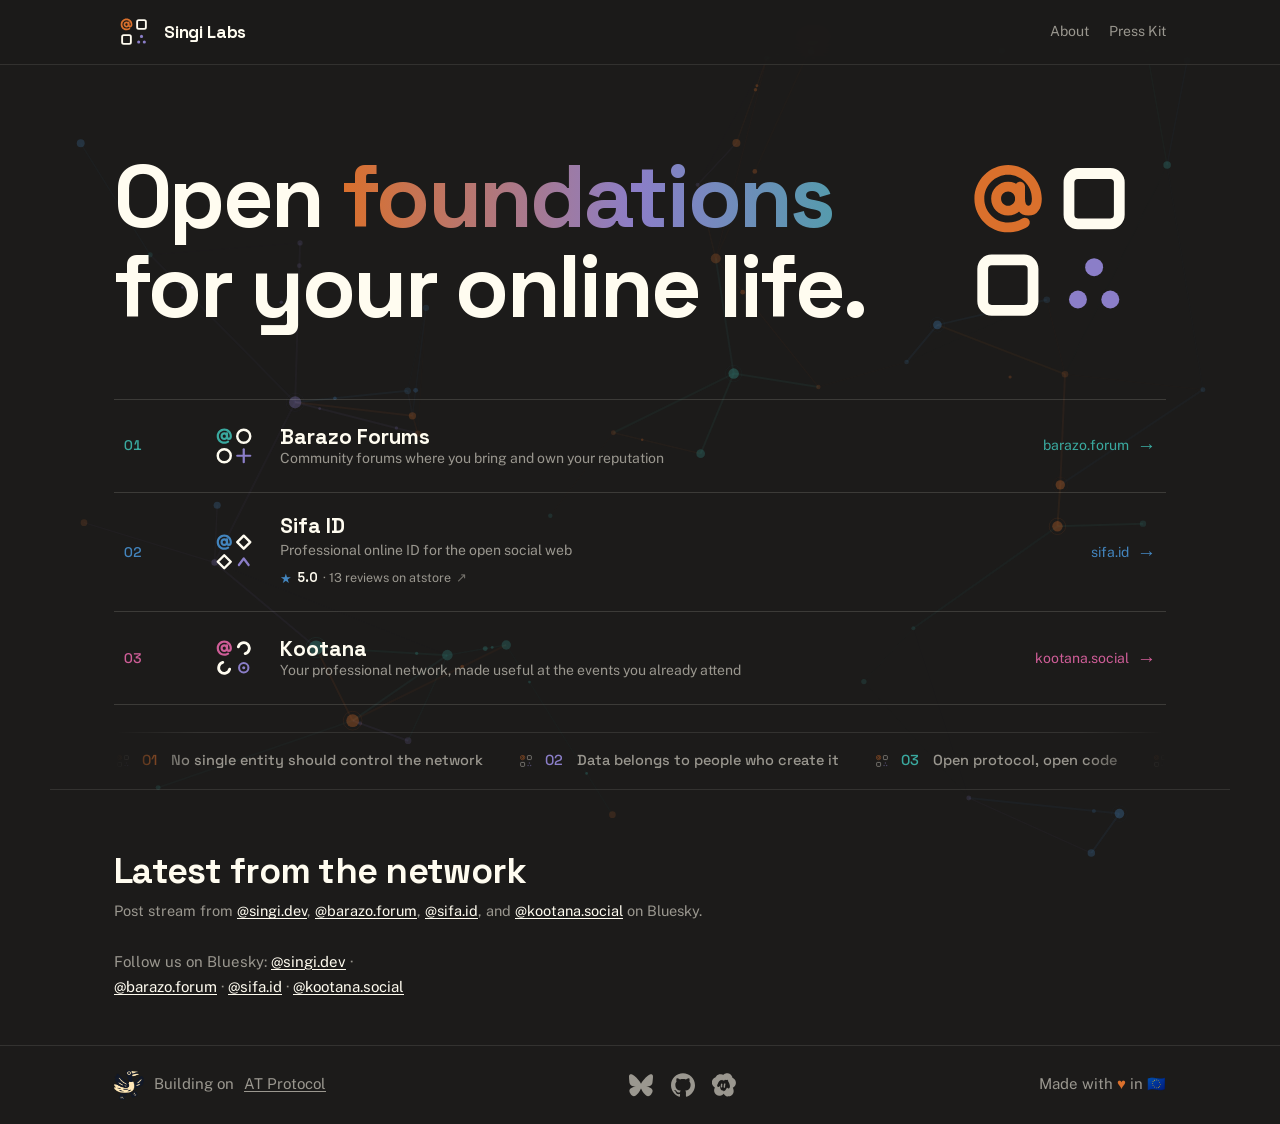
==== commit 2aced282: "feat: auto-update Sifa review count on singi.dev from atstore The badge was hardcoded to '6 reviews'" ====
--- a/index.html
+++ b/index.html
@@ -788,8 +788,8 @@
                 <div class="product-text">
                     <a class="product-name product-name-link" href="https://sifa.id" target="_blank" rel="noopener">Sifa ID</a>
                     <div class="product-desc">Professional online ID for the open social web</div>
-                    <a class="product-review" href="https://atstore.fyi/products/sifa" target="_blank" rel="noopener" aria-label="Rated 5.0 out of 5 from 6 reviews on atstore">
-                        <span class="review-stars" aria-hidden="true">&starf;</span><span class="review-score">5.0</span> &middot; 6 reviews on atstore<span class="review-ext" aria-hidden="true"> &nearr;</span>
+                    <a class="product-review" href="https://atstore.fyi/products/sifa" target="_blank" rel="noopener" aria-label="Rated 5.0 out of 5 from 13 reviews on atstore">
+                        <span class="review-stars" aria-hidden="true">&starf;</span><span class="review-score">5.0</span> &middot; 13 reviews on atstore<span class="review-ext" aria-hidden="true"> &nearr;</span>
                     </a>
                 </div>
                 <span class="product-go">sifa.id <span class="arrow" aria-hidden="true">&rarr;</span></span>
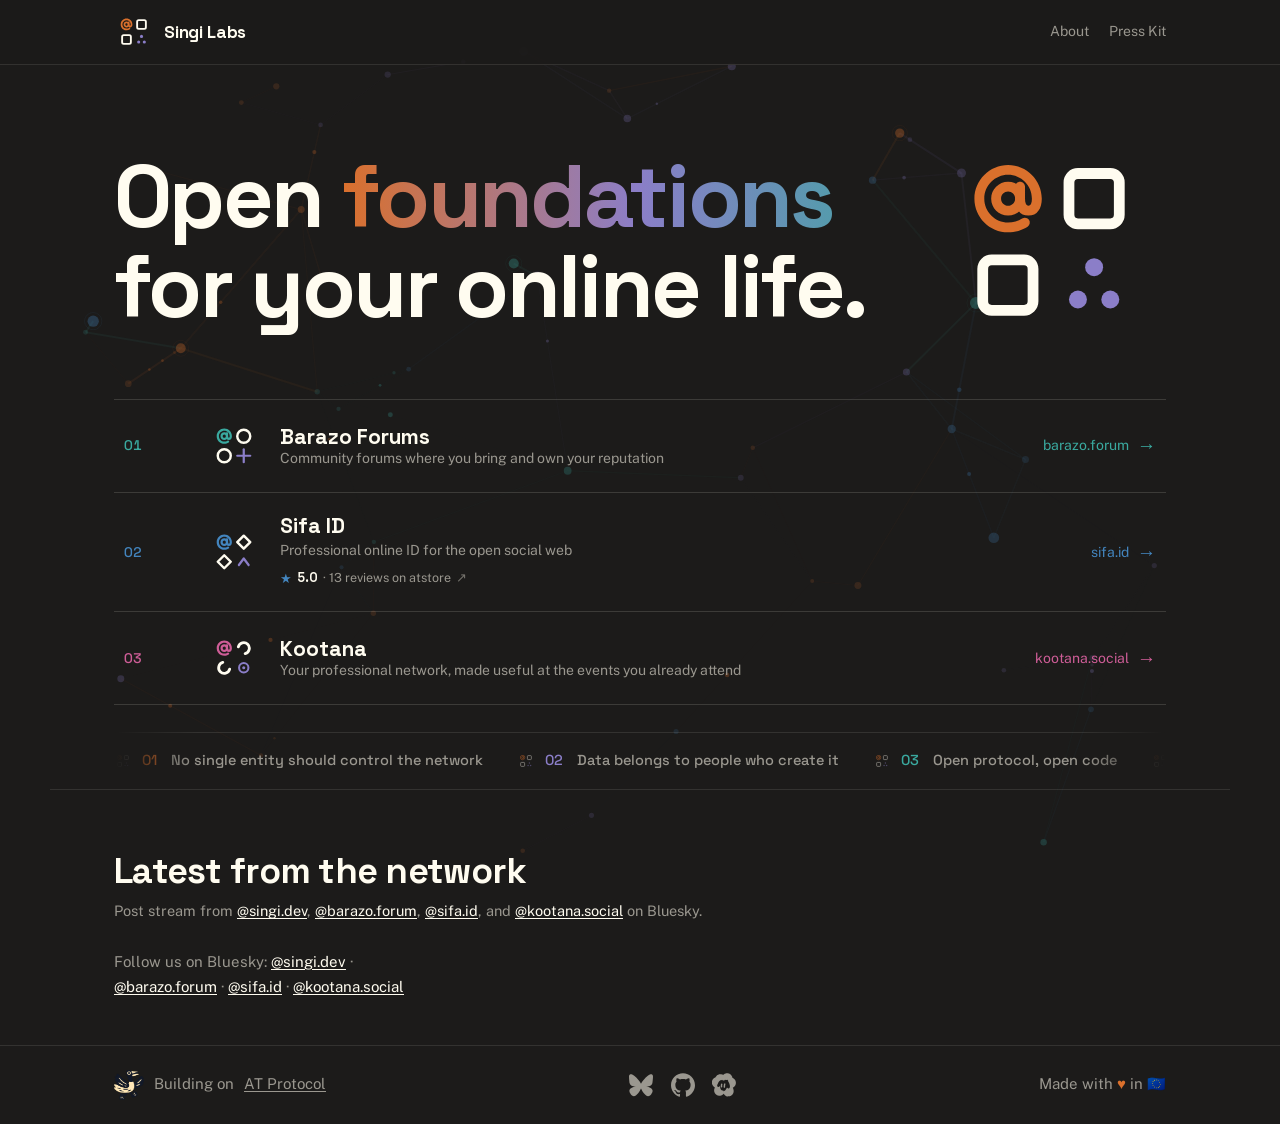
==== commit 8c5bf0c6: "fix(home): add Kootana corner shapes to the hero mark animation The Kootana hero addition (#94) adde" ====
--- a/index.html
+++ b/index.html
@@ -586,7 +586,7 @@
                                    alternate icon shapes are hidden by default and only
                                    revealed by the animation cycle. */
                                 .at-barazo, .at-sifa, .at-kootana { opacity: 0; }
-                                .tr-2, .tr-3, .bl-2, .bl-3, .br-2, .br-3 { opacity: 0; }
+                                .tr-2, .tr-3, .tr-4, .bl-2, .bl-3, .bl-4, .br-2, .br-3, .br-4 { opacity: 0; }
 
                                 @media (prefers-reduced-motion: no-preference) {
                                     /* Four brand "@" glyphs reveal in turn, each an
@@ -618,28 +618,40 @@
                                     .at-barazo  { animation: at-2 12s ease-in-out infinite; }
                                     .at-sifa    { animation: at-3 12s ease-in-out infinite; }
                                     .at-kootana { animation: at-4 12s ease-in-out infinite; }
+                                    /* Corner shapes morph through all four products'
+                                       marks: rounded square (Singi) → circle (Barazo)
+                                       → diamond (Sifa) → open arc (Kootana). Each shape
+                                       swaps behind the flip's scaleX(0) instant, one per
+                                       quarter of the loop. */
                                     @keyframes flip {
                                         0%    { transform: scaleX(1); }
-                                        29%   { transform: scaleX(1); }
-                                        31.5% { transform: scaleX(0); }
-                                        34%   { transform: scaleX(1); }
-                                        62.5% { transform: scaleX(1); }
-                                        65%   { transform: scaleX(0); }
-                                        67.5% { transform: scaleX(1); }
-                                        96%   { transform: scaleX(1); }
-                                        98.5% { transform: scaleX(0); }
+                                        22%   { transform: scaleX(1); }
+                                        24%   { transform: scaleX(0); }
+                                        26%   { transform: scaleX(1); }
+                                        47%   { transform: scaleX(1); }
+                                        49%   { transform: scaleX(0); }
+                                        51%   { transform: scaleX(1); }
+                                        72%   { transform: scaleX(1); }
+                                        74%   { transform: scaleX(0); }
+                                        76%   { transform: scaleX(1); }
+                                        97%   { transform: scaleX(1); }
+                                        99%   { transform: scaleX(0); }
                                         100%  { transform: scaleX(1); }
                                     }
                                     @keyframes shape-1 {
-                                        0% { opacity: 1; } 31% { opacity: 1; } 32% { opacity: 0; }
+                                        0% { opacity: 1; } 23% { opacity: 1; } 24% { opacity: 0; }
                                         98% { opacity: 0; } 99% { opacity: 1; } 100% { opacity: 1; }
                                     }
                                     @keyframes shape-2 {
-                                        0% { opacity: 0; } 31% { opacity: 0; } 32% { opacity: 1; }
-                                        64% { opacity: 1; } 66% { opacity: 0; } 100% { opacity: 0; }
+                                        0% { opacity: 0; } 23% { opacity: 0; } 24% { opacity: 1; }
+                                        48% { opacity: 1; } 49% { opacity: 0; } 100% { opacity: 0; }
                                     }
                                     @keyframes shape-3 {
-                                        0% { opacity: 0; } 64% { opacity: 0; } 66% { opacity: 1; }
+                                        0% { opacity: 0; } 48% { opacity: 0; } 49% { opacity: 1; }
+                                        73% { opacity: 1; } 74% { opacity: 0; } 100% { opacity: 0; }
+                                    }
+                                    @keyframes shape-4 {
+                                        0% { opacity: 0; } 73% { opacity: 0; } 74% { opacity: 1; }
                                         98% { opacity: 1; } 99% { opacity: 0; } 100% { opacity: 0; }
                                     }
                                     .flip-tr {
@@ -649,6 +661,7 @@
                                     .tr-1 { animation: shape-1 7s linear infinite; }
                                     .tr-2 { animation: shape-2 7s linear infinite; }
                                     .tr-3 { animation: shape-3 7s linear infinite; }
+                                    .tr-4 { animation: shape-4 7s linear infinite; }
                                     .flip-bl {
                                         animation: flip 11s ease-in-out infinite;
                                         transform-origin: 80px 176px;
@@ -656,26 +669,37 @@
                                     .bl-1 { animation: shape-1 11s linear infinite; }
                                     .bl-2 { animation: shape-2 11s linear infinite; }
                                     .bl-3 { animation: shape-3 11s linear infinite; }
+                                    .bl-4 { animation: shape-4 11s linear infinite; }
+                                    /* Bottom-right purple mark spins between all four
+                                       products' icons: three dots (Singi) → plus (Barazo)
+                                       → chevron (Sifa) → ring + dot (Kootana). Each icon
+                                       swaps behind a quarter-turn, one per quarter loop. */
                                     @keyframes spin {
                                         0%    { transform: rotate(0deg); }
-                                        27%   { transform: rotate(0deg); }
-                                        34%   { transform: rotate(360deg); }
-                                        60%   { transform: rotate(360deg); }
-                                        67%   { transform: rotate(720deg); }
-                                        93%   { transform: rotate(720deg); }
-                                        100%  { transform: rotate(1080deg); }
+                                        22%   { transform: rotate(0deg); }
+                                        28%   { transform: rotate(360deg); }
+                                        47%   { transform: rotate(360deg); }
+                                        53%   { transform: rotate(720deg); }
+                                        72%   { transform: rotate(720deg); }
+                                        78%   { transform: rotate(1080deg); }
+                                        97%   { transform: rotate(1080deg); }
+                                        100%  { transform: rotate(1440deg); }
                                     }
                                     @keyframes icon-1 {
-                                        0% { opacity: 1; } 30% { opacity: 1; } 31% { opacity: 0; }
-                                        96% { opacity: 0; } 97% { opacity: 1; } 100% { opacity: 1; }
+                                        0% { opacity: 1; } 24% { opacity: 1; } 25% { opacity: 0; }
+                                        98% { opacity: 0; } 99% { opacity: 1; } 100% { opacity: 1; }
                                     }
                                     @keyframes icon-2 {
-                                        0% { opacity: 0; } 30% { opacity: 0; } 31% { opacity: 1; }
-                                        63% { opacity: 1; } 64% { opacity: 0; } 100% { opacity: 0; }
+                                        0% { opacity: 0; } 24% { opacity: 0; } 25% { opacity: 1; }
+                                        49% { opacity: 1; } 50% { opacity: 0; } 100% { opacity: 0; }
                                     }
                                     @keyframes icon-3 {
-                                        0% { opacity: 0; } 63% { opacity: 0; } 64% { opacity: 1; }
-                                        96% { opacity: 1; } 97% { opacity: 0; } 100% { opacity: 0; }
+                                        0% { opacity: 0; } 49% { opacity: 0; } 50% { opacity: 1; }
+                                        74% { opacity: 1; } 75% { opacity: 0; } 100% { opacity: 0; }
+                                    }
+                                    @keyframes icon-4 {
+                                        0% { opacity: 0; } 74% { opacity: 0; } 75% { opacity: 1; }
+                                        98% { opacity: 1; } 99% { opacity: 0; } 100% { opacity: 0; }
                                     }
                                     .spin-br {
                                         animation: spin 8s ease-in-out infinite;
@@ -684,6 +708,7 @@
                                     .br-1 { animation: icon-1 8s linear infinite; }
                                     .br-2 { animation: icon-2 8s linear infinite; }
                                     .br-3 { animation: icon-3 8s linear infinite; }
+                                    .br-4 { animation: icon-4 8s linear infinite; }
                                 }
                             </style>
                         </defs>
@@ -723,11 +748,13 @@
                             <rect class="tr-1" x="148" y="51.75" width="56" height="56" rx="10" style="fill:none;stroke:#FFFCF0;stroke-width:12px;"/>
                             <circle class="tr-2" cx="176" cy="79.75" r="32" style="fill:none;stroke:#FFFCF0;stroke-width:12px;"/>
                             <path class="tr-3" d="M176,47.75 L208,79.75 L176,111.75 L144,79.75 Z" style="fill:none;stroke:#FFFCF0;stroke-width:12px;"/>
+                            <path class="tr-4" d="M149.4,72.9 A27.5,27.5 0 1 1 183.1,106.6" style="fill:none;stroke:#FFFCF0;stroke-width:12px;"/>
                         </g>
                         <g class="flip-bl">
                             <rect class="bl-1" x="52" y="148" width="56" height="56" rx="10" style="fill:none;stroke:#FFFCF0;stroke-width:12px;"/>
                             <circle class="bl-2" cx="80" cy="176" r="32" style="fill:none;stroke:#FFFCF0;stroke-width:12px;"/>
                             <path class="bl-3" d="M80,144 L112,176 L80,208 L48,176 Z" style="fill:none;stroke:#FFFCF0;stroke-width:12px;"/>
+                            <path class="bl-4" d="M106.6,183.1 A27.5,27.5 0 1 1 72.9,149.4" style="fill:none;stroke:#FFFCF0;stroke-width:12px;"/>
                         </g>
                         <g class="spin-br">
                             <g class="br-1">
@@ -741,6 +768,10 @@
                             </g>
                             <g class="br-3">
                                 <path d="M152,192 L176,160 L200,192" style="fill:none;stroke:#8B7EC8;stroke-width:11px;"/>
+                            </g>
+                            <g class="br-4">
+                                <circle cx="176" cy="176" r="23" style="fill:none;stroke:#8B7EC8;stroke-width:11px;"/>
+                                <circle cx="176" cy="176" r="7.5" style="fill:#8B7EC8;"/>
                             </g>
                         </g>
                 </svg>
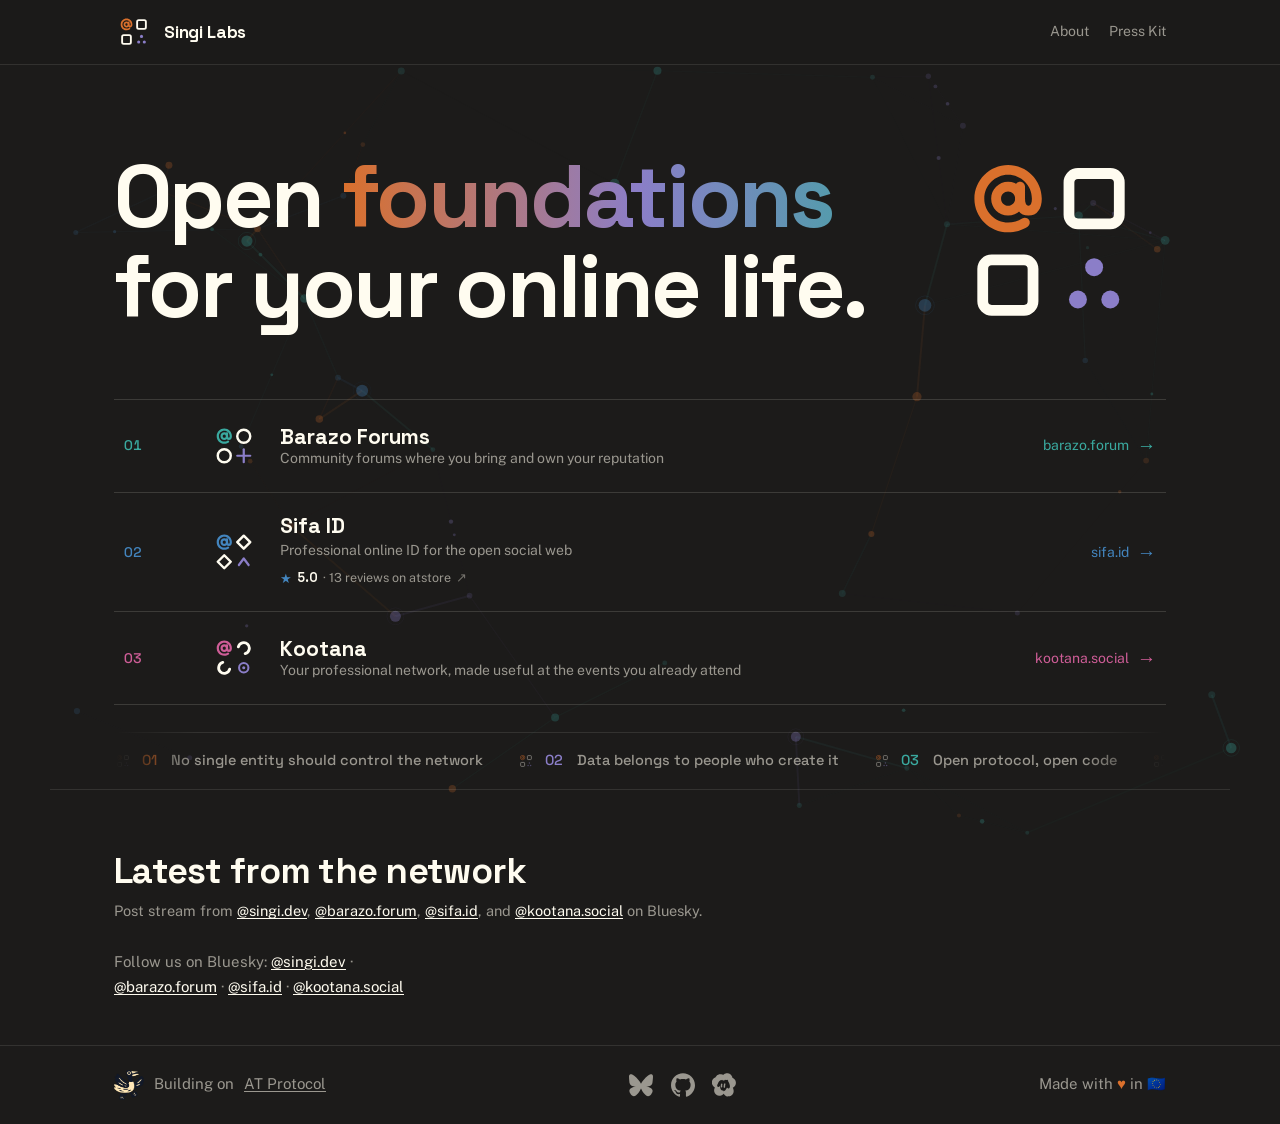
==== commit d226045c: "fix(home): switch Kootana hero corners from arcs to triangles The Kootana frame in the hero mark ani" ====
--- a/index.html
+++ b/index.html
@@ -748,13 +748,13 @@
                             <rect class="tr-1" x="148" y="51.75" width="56" height="56" rx="10" style="fill:none;stroke:#FFFCF0;stroke-width:12px;"/>
                             <circle class="tr-2" cx="176" cy="79.75" r="32" style="fill:none;stroke:#FFFCF0;stroke-width:12px;"/>
                             <path class="tr-3" d="M176,47.75 L208,79.75 L176,111.75 L144,79.75 Z" style="fill:none;stroke:#FFFCF0;stroke-width:12px;"/>
-                            <path class="tr-4" d="M149.4,72.9 A27.5,27.5 0 1 1 183.1,106.6" style="fill:none;stroke:#FFFCF0;stroke-width:12px;"/>
+                            <path class="tr-4" d="M153.37,102.38 L167.72,48.84 L206.91,88.03 Z" style="fill:none;stroke:#FFFCF0;stroke-width:12px;stroke-linejoin:round;"/>
                         </g>
                         <g class="flip-bl">
                             <rect class="bl-1" x="52" y="148" width="56" height="56" rx="10" style="fill:none;stroke:#FFFCF0;stroke-width:12px;"/>
                             <circle class="bl-2" cx="80" cy="176" r="32" style="fill:none;stroke:#FFFCF0;stroke-width:12px;"/>
                             <path class="bl-3" d="M80,144 L112,176 L80,208 L48,176 Z" style="fill:none;stroke:#FFFCF0;stroke-width:12px;"/>
-                            <path class="bl-4" d="M106.6,183.1 A27.5,27.5 0 1 1 72.9,149.4" style="fill:none;stroke:#FFFCF0;stroke-width:12px;"/>
+                            <path class="bl-4" d="M102.63,153.37 L88.28,206.91 L49.09,167.72 Z" style="fill:none;stroke:#FFFCF0;stroke-width:12px;stroke-linejoin:round;"/>
                         </g>
                         <g class="spin-br">
                             <g class="br-1">
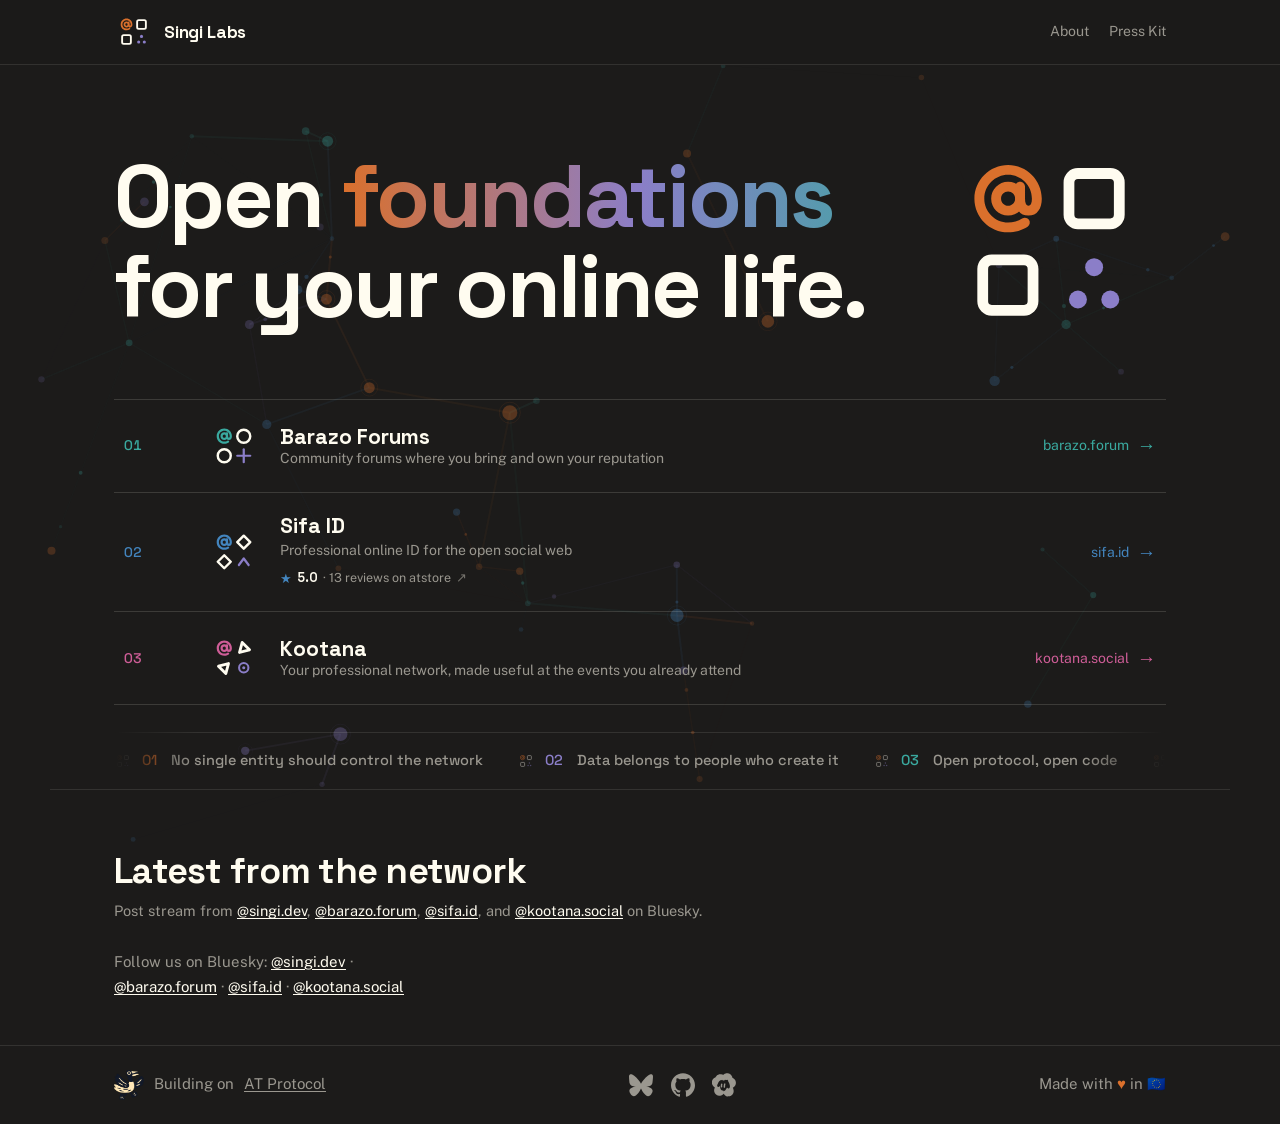
==== commit c3385e0d: "fix(brand): switch remaining Kootana marks from arcs to triangles Two spots still showed the old arc" ====
--- a/index.html
+++ b/index.html
@@ -827,12 +827,12 @@
             </div>
             <a class="product-row product-row--kootana" href="https://kootana.social" target="_blank" rel="noopener">
                 <span class="product-index" aria-hidden="true">03</span>
-                <!-- Kootana logo (transparent-on-dark) — shared family "@" + arcs + purple ring -->
+                <!-- Kootana logo (transparent-on-dark) — shared family "@" + facing triangles + purple ring -->
                 <svg class="product-mark" viewBox="0 0 1024 1024" xmlns="http://www.w3.org/2000/svg" aria-hidden="true" focusable="false" style="fill-rule:evenodd;clip-rule:evenodd;">
                     <path transform="matrix(1.333332,0,0,1.333332,150.333332,148.333332)" d="M128,71.5C159.183,71.5 184.5,96.817 184.5,128C184.5,159.183 159.183,184.5 128,184.5C96.817,184.5 71.5,159.183 71.5,128C71.5,96.817 96.817,71.5 128,71.5ZM128,104.5C115.03,104.5 104.5,115.03 104.5,128C104.5,140.97 115.03,151.5 128,151.5C140.97,151.5 151.5,140.97 151.5,128C151.5,115.03 140.97,104.5 128,104.5Z" fill="#CE5D97"/>
                     <path transform="matrix(1.333332,0,0,1.333332,150.333332,148.333332)" d="M174.866,194.259C182.45,189.218 192.7,191.282 197.741,198.866C202.782,206.45 200.718,216.7 193.134,221.741C175.432,233.507 150.846,240.5 128,240.5C66.284,240.5 15.5,189.716 15.5,128C15.5,66.284 66.284,15.5 128,15.5C189.716,15.5 240.5,66.284 240.5,128C240.5,160.538 225.46,184.5 196,184.5C166.54,184.5 151.5,160.538 151.5,128L151.5,88C151.5,78.893 158.893,71.5 168,71.5C177.107,71.5 184.5,78.893 184.5,88L184.5,128C184.5,134.408 185.237,140.363 187.279,145.164C188.851,148.858 191.536,151.5 196,151.5C200.464,151.5 203.149,148.858 204.721,145.164C206.763,140.363 207.5,134.408 207.5,128C207.5,84.388 171.612,48.5 128,48.5C84.388,48.5 48.5,84.388 48.5,128C48.5,171.612 84.388,207.5 128,207.5C144.415,207.5 162.148,202.713 174.866,194.259Z" fill="#CE5D97"/>
-                    <path d="M597.7 291.5A110 110 0 1 1 732.5 426.3" fill="none" stroke="#FFFCF0" stroke-width="56" stroke-linecap="round"/>
-                    <path d="M426.3 732.5A110 110 0 1 1 291.5 597.7" fill="none" stroke="#FFFCF0" stroke-width="56" stroke-linecap="round"/>
+                    <polygon points="620.6 403.4 673.5 206.0 818.0 350.5" fill="none" stroke="#FFFCF0" stroke-width="56" stroke-linejoin="round"/>
+                    <polygon points="403.4 620.6 350.5 818.0 206.0 673.5" fill="none" stroke="#FFFCF0" stroke-width="56" stroke-linejoin="round"/>
                     <circle cx="704" cy="704" r="92" fill="none" stroke="#8B7EC8" stroke-width="40"/>
                     <circle cx="704" cy="704" r="30" fill="#8B7EC8"/>
                 </svg>
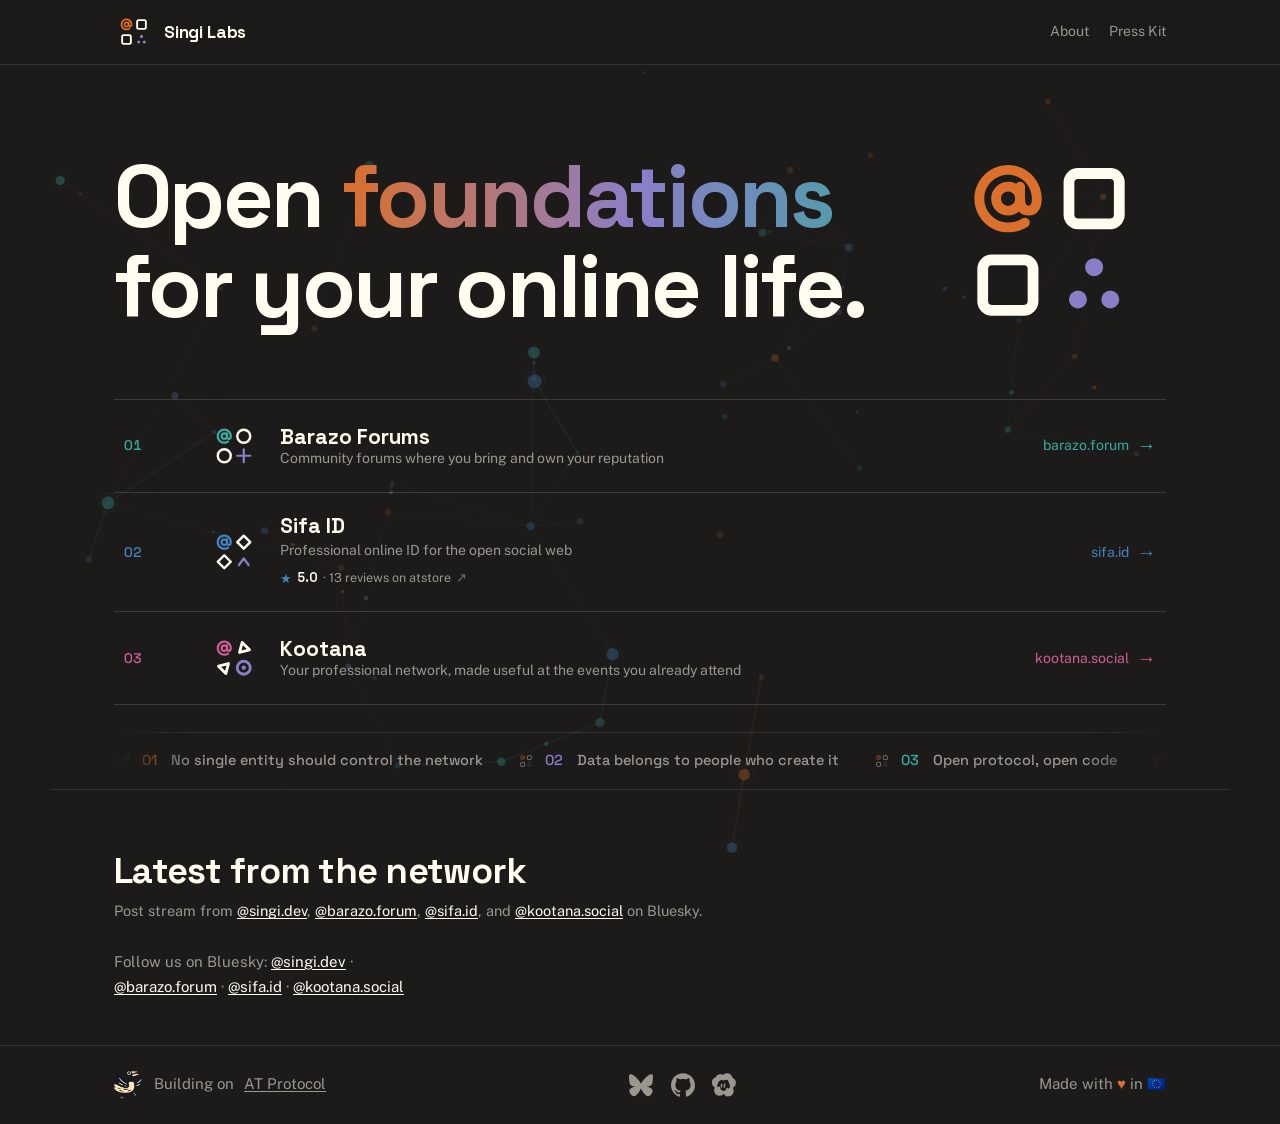
==== commit 4314e170: "fix(brand): resize Kootana point-in-ring to corrected proportions The bottom-right point-in-ring was" ====
--- a/index.html
+++ b/index.html
@@ -770,8 +770,8 @@
                                 <path d="M152,192 L176,160 L200,192" style="fill:none;stroke:#8B7EC8;stroke-width:11px;"/>
                             </g>
                             <g class="br-4">
-                                <circle cx="176" cy="176" r="23" style="fill:none;stroke:#8B7EC8;stroke-width:11px;"/>
-                                <circle cx="176" cy="176" r="7.5" style="fill:#8B7EC8;"/>
+                                <circle cx="176" cy="176" r="32" style="fill:none;stroke:#8B7EC8;stroke-width:12px;"/>
+                                <circle cx="176" cy="176" r="10.5" style="fill:#8B7EC8;"/>
                             </g>
                         </g>
                 </svg>
@@ -833,8 +833,8 @@
                     <path transform="matrix(1.333332,0,0,1.333332,150.333332,148.333332)" d="M174.866,194.259C182.45,189.218 192.7,191.282 197.741,198.866C202.782,206.45 200.718,216.7 193.134,221.741C175.432,233.507 150.846,240.5 128,240.5C66.284,240.5 15.5,189.716 15.5,128C15.5,66.284 66.284,15.5 128,15.5C189.716,15.5 240.5,66.284 240.5,128C240.5,160.538 225.46,184.5 196,184.5C166.54,184.5 151.5,160.538 151.5,128L151.5,88C151.5,78.893 158.893,71.5 168,71.5C177.107,71.5 184.5,78.893 184.5,88L184.5,128C184.5,134.408 185.237,140.363 187.279,145.164C188.851,148.858 191.536,151.5 196,151.5C200.464,151.5 203.149,148.858 204.721,145.164C206.763,140.363 207.5,134.408 207.5,128C207.5,84.388 171.612,48.5 128,48.5C84.388,48.5 48.5,84.388 48.5,128C48.5,171.612 84.388,207.5 128,207.5C144.415,207.5 162.148,202.713 174.866,194.259Z" fill="#CE5D97"/>
                     <polygon points="620.6 403.4 673.5 206.0 818.0 350.5" fill="none" stroke="#FFFCF0" stroke-width="56" stroke-linejoin="round"/>
                     <polygon points="403.4 620.6 350.5 818.0 206.0 673.5" fill="none" stroke="#FFFCF0" stroke-width="56" stroke-linejoin="round"/>
-                    <circle cx="704" cy="704" r="92" fill="none" stroke="#8B7EC8" stroke-width="40"/>
-                    <circle cx="704" cy="704" r="30" fill="#8B7EC8"/>
+                    <circle cx="704" cy="704" r="128" fill="none" stroke="#8B7EC8" stroke-width="56"/>
+                    <circle cx="704" cy="704" r="42" fill="#8B7EC8"/>
                 </svg>
                 <div class="product-text">
                     <div class="product-name">Kootana</div>
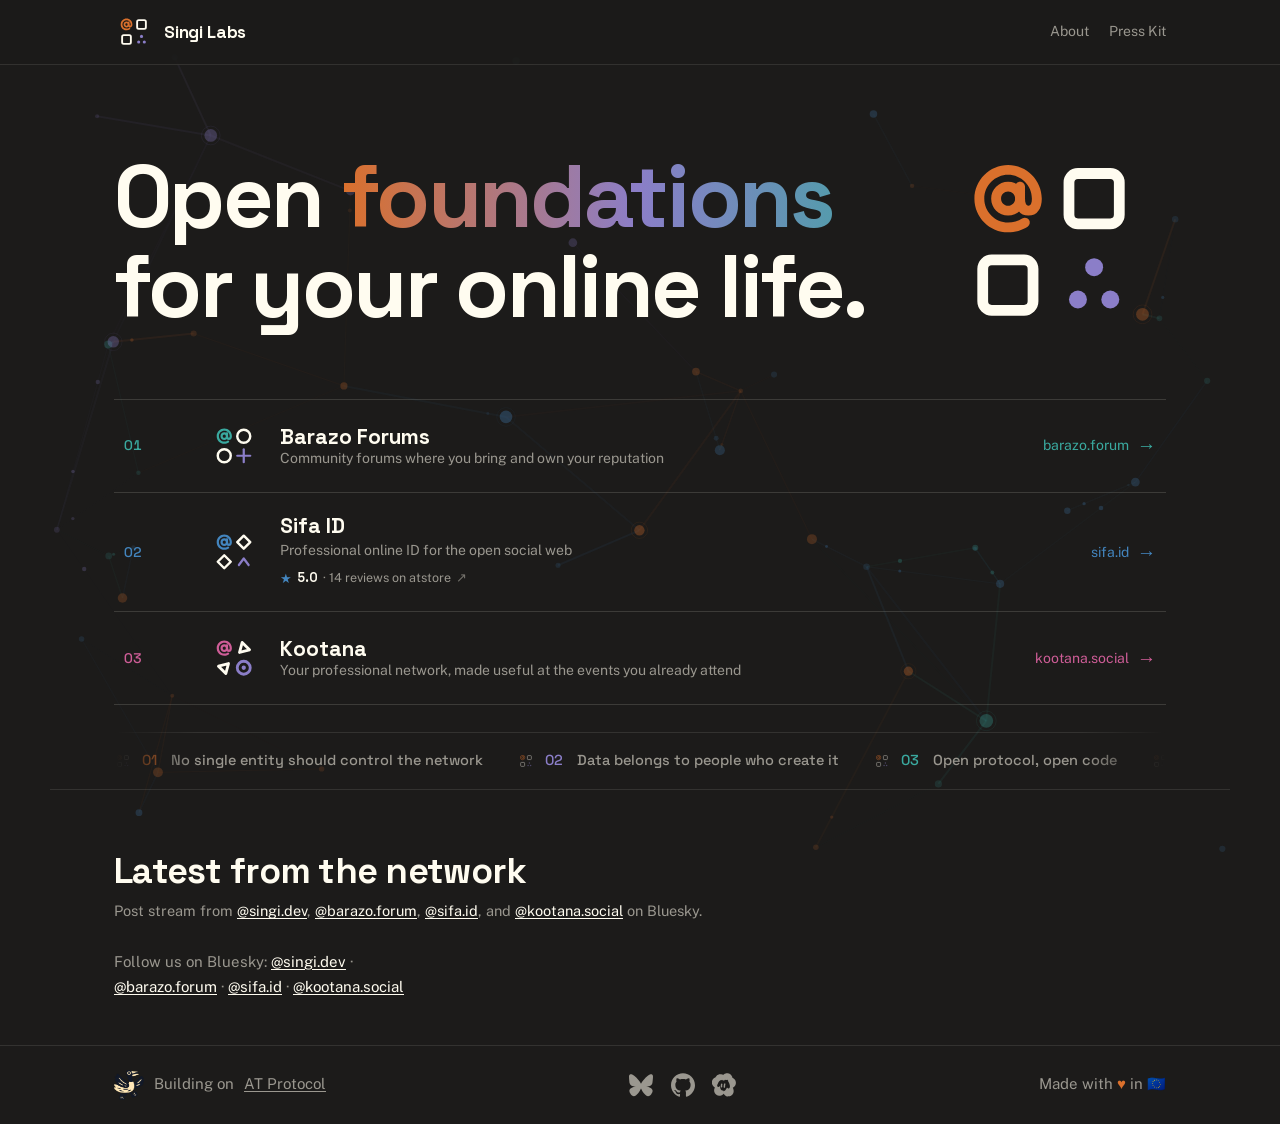
==== commit afcfdee8: "chore: refresh Sifa review count from atstore" ====
--- a/index.html
+++ b/index.html
@@ -819,8 +819,8 @@
                 <div class="product-text">
                     <a class="product-name product-name-link" href="https://sifa.id" target="_blank" rel="noopener">Sifa ID</a>
                     <div class="product-desc">Professional online ID for the open social web</div>
-                    <a class="product-review" href="https://atstore.fyi/products/sifa" target="_blank" rel="noopener" aria-label="Rated 5.0 out of 5 from 13 reviews on atstore">
-                        <span class="review-stars" aria-hidden="true">&starf;</span><span class="review-score">5.0</span> &middot; 13 reviews on atstore<span class="review-ext" aria-hidden="true"> &nearr;</span>
+                    <a class="product-review" href="https://atstore.fyi/products/sifa" target="_blank" rel="noopener" aria-label="Rated 5.0 out of 5 from 14 reviews on atstore">
+                        <span class="review-stars" aria-hidden="true">&starf;</span><span class="review-score">5.0</span> &middot; 14 reviews on atstore<span class="review-ext" aria-hidden="true"> &nearr;</span>
                     </a>
                 </div>
                 <span class="product-go">sifa.id <span class="arrow" aria-hidden="true">&rarr;</span></span>
